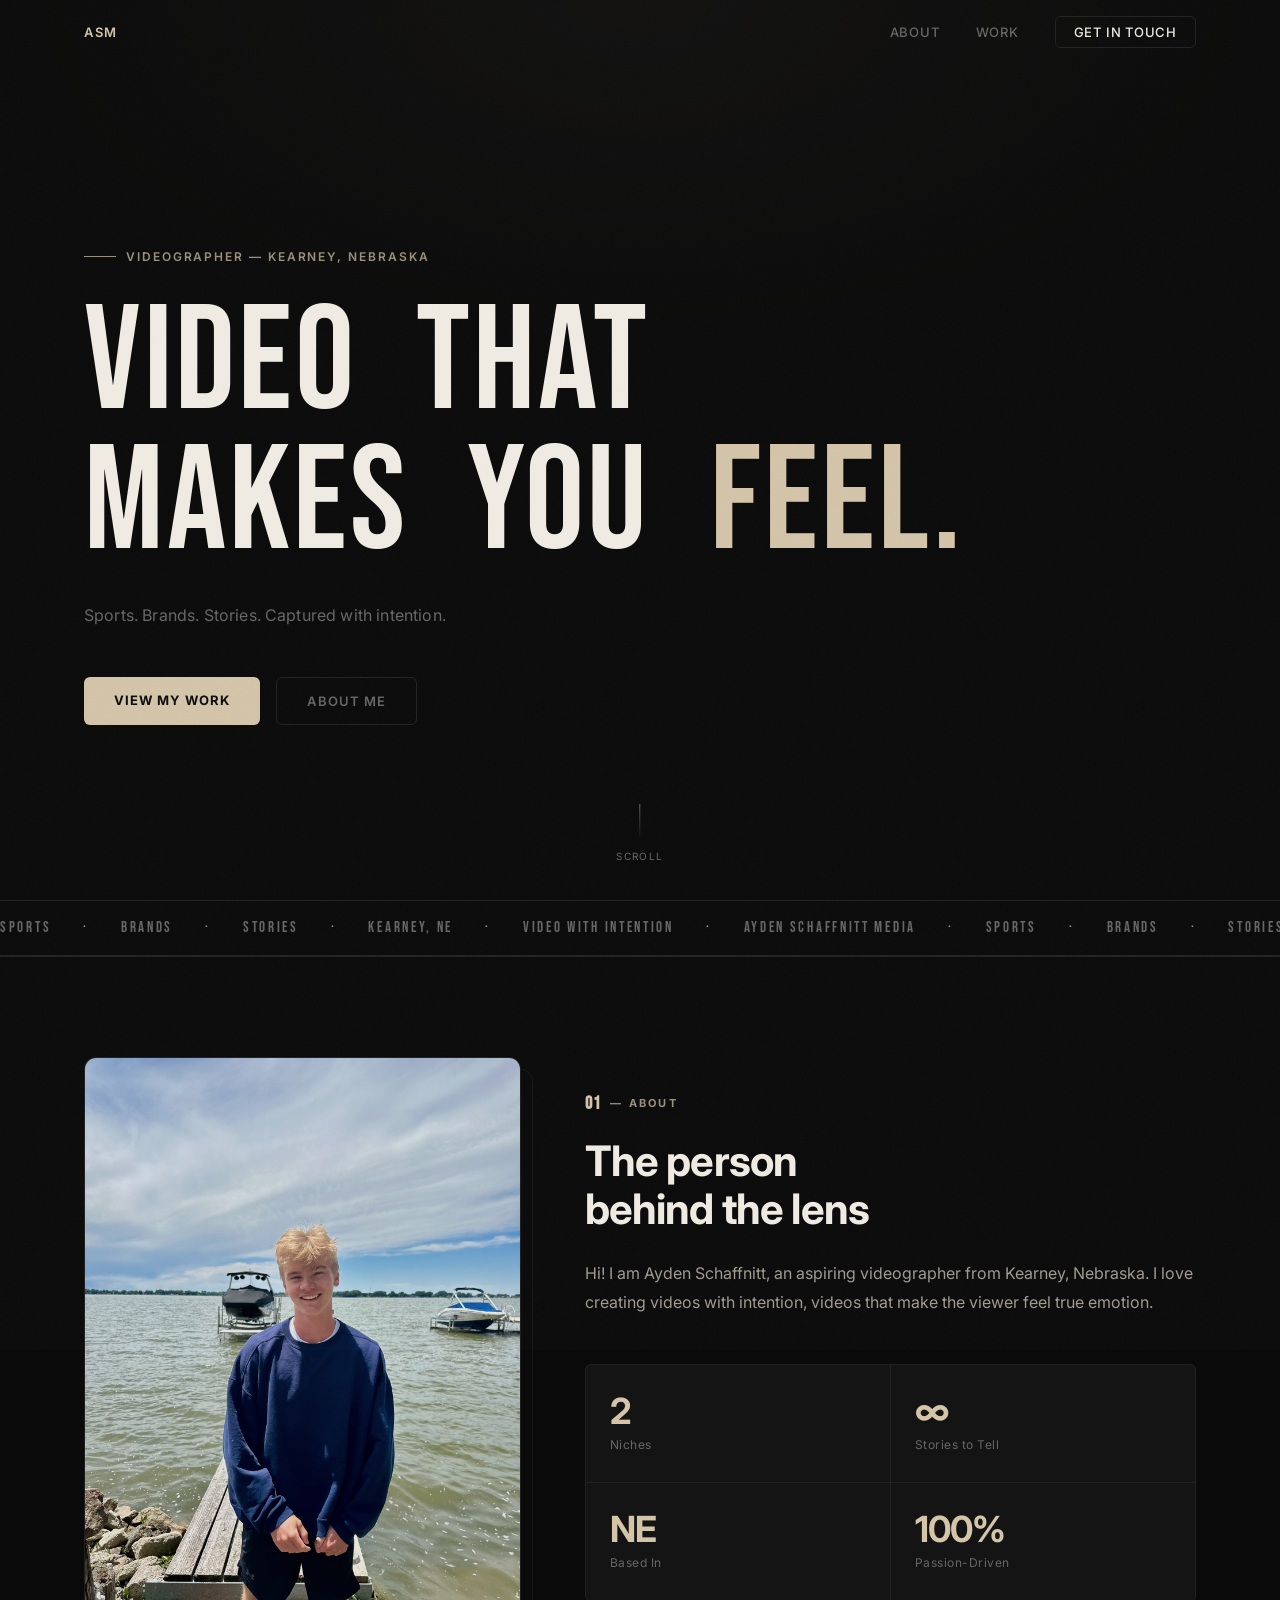
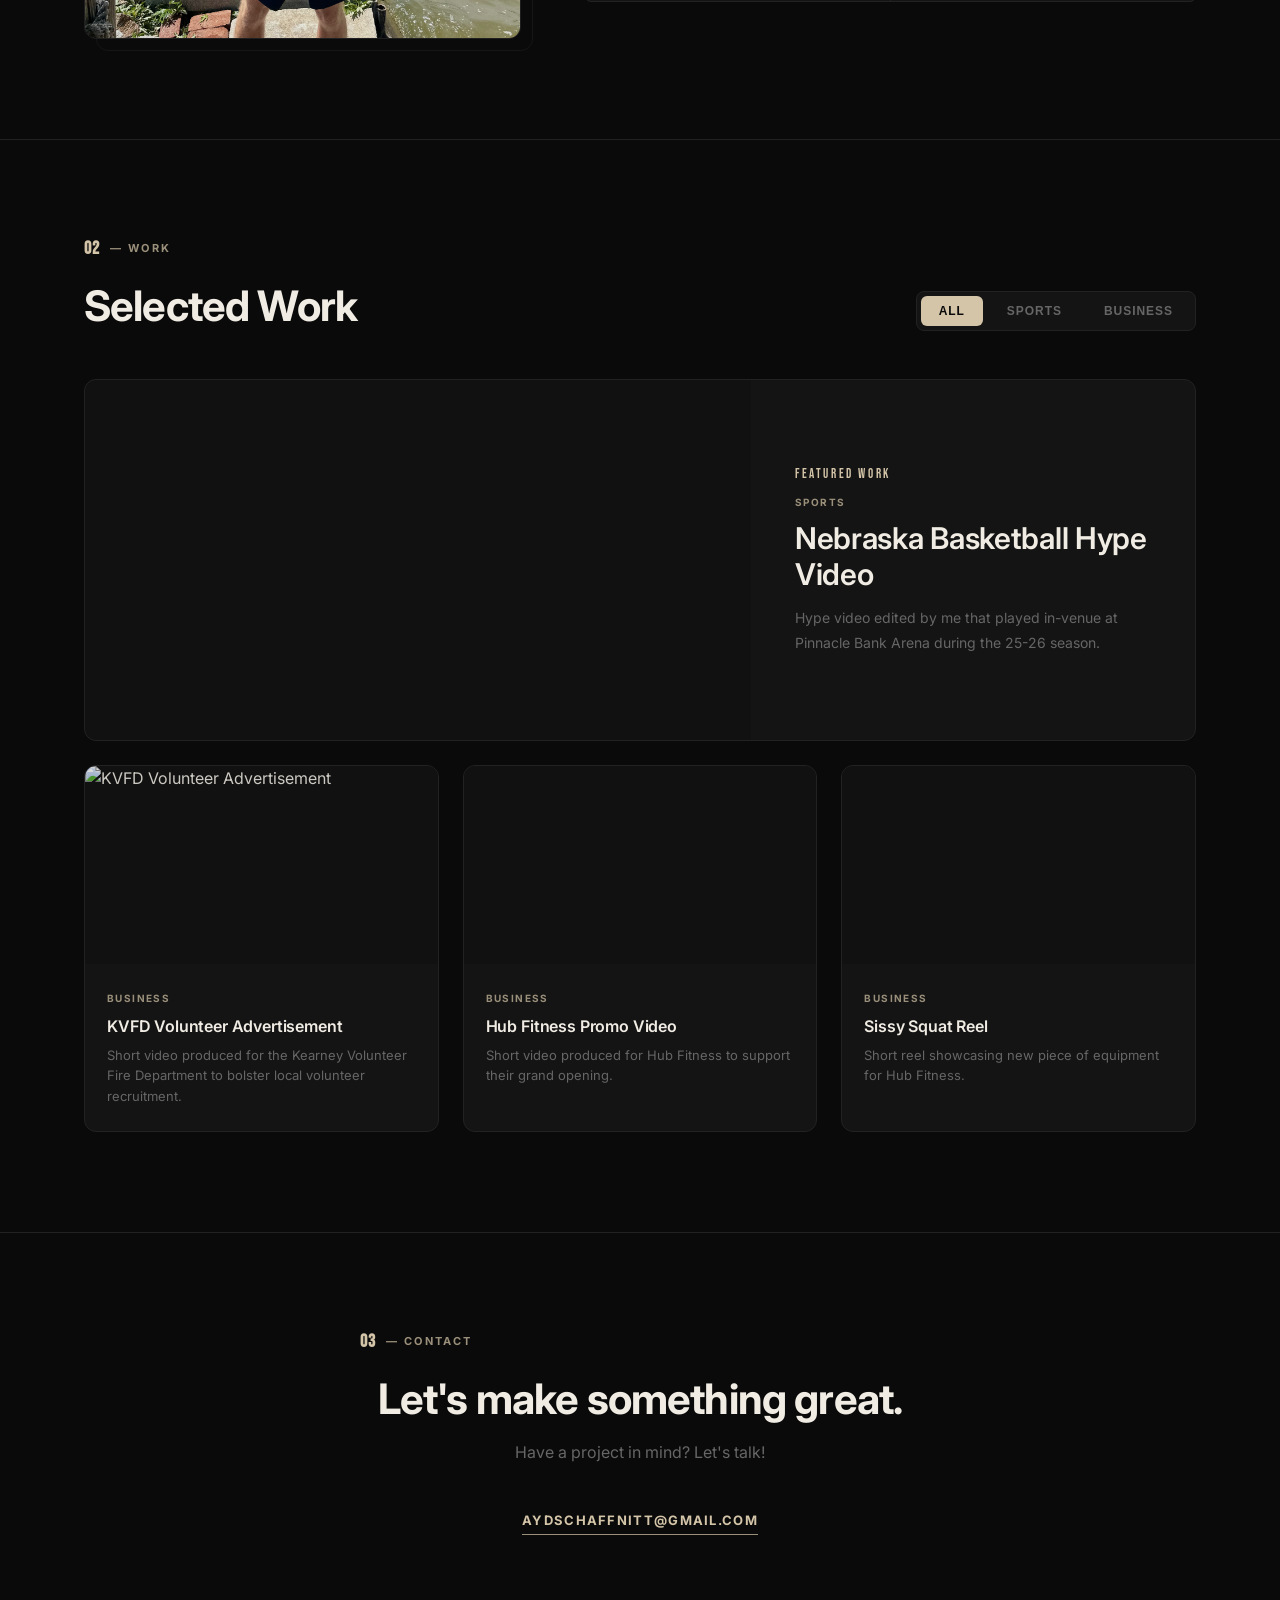
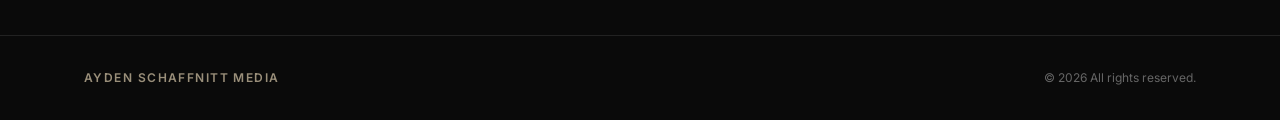
==== index.html @ af44fd08 "Update about and contact copy" ====
<!DOCTYPE html>
<html lang="en">
<head>
  <meta charset="UTF-8" />
  <meta name="viewport" content="width=device-width, initial-scale=1.0" />
  <meta name="description" content="Ayden Schaffnitt Media — Videography portfolio featuring sports and business/client work from Kearney, Nebraska." />
  <title>Ayden Schaffnitt Media</title>

  <!-- Favicon placeholder (swap out for your own) -->
  <link rel="icon" href="data:image/svg+xml,<svg xmlns='http://www.w3.org/2000/svg' viewBox='0 0 100 100'><text y='.9em' font-size='90'>🎬</text></svg>" />

  <!-- Google Fonts: Bebas Neue (display) + Inter (body) -->
  <link rel="preconnect" href="https://fonts.googleapis.com" />
  <link rel="preconnect" href="https://fonts.gstatic.com" crossorigin />
  <link href="https://fonts.googleapis.com/css2?family=Bebas+Neue&family=Inter:wght@400;500;600;700&display=swap" rel="stylesheet" />

  <link rel="stylesheet" href="css/styles.css" />
</head>
<body>

  <!-- Film grain overlay -->
  <div class="grain-overlay" aria-hidden="true"></div>

  <!-- ======================================================
       NAVIGATION
  ====================================================== -->
  <nav id="nav">
    <div class="container nav-inner">
      <a href="#" class="nav-logo">ASM</a>

      <ul id="nav-links">
        <li><a href="#about">About</a></li>
        <li><a href="#portfolio">Work</a></li>
        <li><a href="#contact" class="nav-cta">Get in Touch</a></li>
      </ul>

      <button id="hamburger" aria-label="Toggle menu">
        <span></span><span></span><span></span>
      </button>
    </div>
  </nav>

  <!-- ======================================================
       HERO
  ====================================================== -->
  <section id="hero">
    <div class="hero-bg"></div>

    <!-- Background video cycling layer -->
    <div class="hero-video-bg">
      <div class="hero-video-slide active" id="hero-slide-0">
        <video id="hero-video-0" muted playsinline autoplay></video>
      </div>
      <div class="hero-video-slide" id="hero-slide-1">
        <video id="hero-video-1" muted playsinline></video>
      </div>
    </div>
    <div class="hero-video-overlay"></div>

    <div class="container">
      <div class="hero-content">
        <div class="hero-eyebrow">Videographer — Kearney, Nebraska</div>
        <h1 class="hero-title">
          <span class="line">
            <span class="word"><span class="word-inner">Video</span></span>
            <span class="word"><span class="word-inner">that</span></span>
          </span>
          <span class="line">
            <span class="word"><span class="word-inner">makes</span></span>
            <span class="word"><span class="word-inner">you</span></span>
            <span class="word accent-word"><span class="word-inner">feel.</span></span>
          </span>
        </h1>
        <p class="hero-sub">Sports. Brands. Stories. Captured with intention.</p>
        <div class="hero-actions">
          <a href="#portfolio" class="btn-primary">View My Work</a>
          <a href="#about" class="btn-outline">About Me</a>
        </div>
      </div>
    </div>
    <div class="hero-scroll">
      <div class="scroll-line"></div>
      Scroll
    </div>
  </section>

  <!-- ======================================================
       MARQUEE
  ====================================================== -->
  <div class="marquee-section" aria-hidden="true">
    <div class="marquee-track">
      <div class="marquee-content">
        <span>Sports</span><span class="marquee-dot">·</span>
        <span>Brands</span><span class="marquee-dot">·</span>
        <span>Stories</span><span class="marquee-dot">·</span>
        <span>Kearney, NE</span><span class="marquee-dot">·</span>
        <span>Video With Intention</span><span class="marquee-dot">·</span>
        <span>Ayden Schaffnitt Media</span><span class="marquee-dot">·</span>
      </div>
      <div class="marquee-content">
        <span>Sports</span><span class="marquee-dot">·</span>
        <span>Brands</span><span class="marquee-dot">·</span>
        <span>Stories</span><span class="marquee-dot">·</span>
        <span>Kearney, NE</span><span class="marquee-dot">·</span>
        <span>Video With Intention</span><span class="marquee-dot">·</span>
        <span>Ayden Schaffnitt Media</span><span class="marquee-dot">·</span>
      </div>
    </div>
  </div>

  <!-- ======================================================
       ABOUT
  ====================================================== -->
  <section id="about">
    <div class="container">
      <div class="about-grid">

        <div class="about-photo reveal">
          <img src="images/ayden.jpg" alt="Ayden Schaffnitt" />
        </div>

        <div class="reveal" style="transition-delay:0.1s">
          <p class="section-label"><span class="section-num">01</span> — About</p>
          <h2 class="section-heading">The person<br/>behind the lens</h2>
          <br/>
          <p class="about-body">
            Hi! I am Ayden Schaffnitt, an aspiring videographer from Kearney, Nebraska.
            I love creating videos with intention, videos that make the viewer feel true emotion.
          </p>

          <div class="about-stats">
            <div class="stat-item">
              <div class="stat-number">2</div>
              <div class="stat-label">Niches</div>
            </div>
            <div class="stat-item">
              <div class="stat-number">∞</div>
              <div class="stat-label">Stories to Tell</div>
            </div>
            <div class="stat-item">
              <div class="stat-number">NE</div>
              <div class="stat-label">Based In</div>
            </div>
            <div class="stat-item">
              <div class="stat-number">100%</div>
              <div class="stat-label">Passion-Driven</div>
            </div>
          </div>
        </div>

      </div>
    </div>
  </section>

  <!-- ======================================================
       PORTFOLIO
  ====================================================== -->
  <section id="portfolio">
    <div class="container">

      <div class="portfolio-header reveal">
        <div>
          <p class="section-label"><span class="section-num">02</span> — Work</p>
          <h2 class="section-heading">Selected Work</h2>
        </div>

        <div class="filter-tabs">
          <button class="filter-btn active" data-filter="all">All</button>
          <button class="filter-btn" data-filter="sports">Sports</button>
          <button class="filter-btn" data-filter="business">Business</button>
        </div>
      </div>

      <div id="video-grid"></div>

    </div>
  </section>

  <!-- ======================================================
       CONTACT
  ====================================================== -->
  <section id="contact">
    <div class="container">
      <div class="contact-inner reveal">
        <p class="section-label"><span class="section-num">03</span> — Contact</p>
        <h2 class="section-heading">Let's make something great.</h2>
        <p class="contact-sub">
          Have a project in mind? Let's talk!
        </p>
        <!--
          Replace the email address below with your real email.
          You can also link to an Instagram or a contact form if you prefer.
        -->
        <a href="mailto:aydschaffnitt@gmail.com" class="contact-email">
          aydschaffnitt@gmail.com
        </a>
      </div>
    </div>
  </section>

  <!-- ======================================================
       FOOTER
  ====================================================== -->
  <footer>
    <div class="container footer-inner">
      <span class="footer-logo">Ayden Schaffnitt Media</span>
      <span class="footer-copy">&copy; <span id="year"></span> All rights reserved.</span>
    </div>
  </footer>

  <!-- ======================================================
       VIDEO MODAL
  ====================================================== -->
  <div id="video-modal" role="dialog" aria-modal="true" aria-label="Video player">
    <div class="modal-inner">
      <p id="modal-title"></p>
      <div class="modal-video-wrap">
        <iframe
          id="modal-iframe"
          src=""
          allow="autoplay; fullscreen; picture-in-picture"
          allowfullscreen
        ></iframe>
        <button id="modal-close" aria-label="Close video">
          <svg viewBox="0 0 14 14" fill="none" xmlns="http://www.w3.org/2000/svg">
            <path d="M1 1L13 13M13 1L1 13" stroke-width="1.5" stroke-linecap="round"/>
          </svg>
        </button>
      </div>
    </div>
  </div>

  <!-- Scripts -->
  <script>document.getElementById('year').textContent = new Date().getFullYear();</script>
  <script src="js/videos.js"></script>
  <script src="js/main.js"></script>

</body>
</html>
---- css/styles.css ----
/* ============================================================
   AYDEN SCHAFFNITT MEDIA — Portfolio Stylesheet
   ============================================================ */

/* ---------- Tokens ---------- */
:root {
  --bg:        #0a0a0a;
  --surface:   #141414;
  --border:    #222;
  --text:      #f0ece4;
  --muted:     #666;
  --accent:    #d4c5a9;   /* warm cream — intentional, editorial */
  --accent-dim:#9a8f7a;
  --radius:    6px;
  --max-w:     1160px;
  --nav-h:     64px;
  --transition: 0.35s cubic-bezier(0.4, 0, 0.2, 1);
}

/* ---------- Film Grain ---------- */
.grain-overlay {
  position: fixed;
  inset: -50%;
  width: 200%;
  height: 200%;
  background-image: url("data:image/svg+xml,%3Csvg xmlns='http://www.w3.org/2000/svg' width='300' height='300'%3E%3Cfilter id='n'%3E%3CfeTurbulence type='fractalNoise' baseFrequency='0.85' numOctaves='4' stitchTiles='stitch'/%3E%3CfeColorMatrix type='saturate' values='0'/%3E%3C/filter%3E%3Crect width='300' height='300' filter='url(%23n)'/%3E%3C/svg%3E");
  opacity: 0.038;
  pointer-events: none;
  z-index: 9999;
  animation: grain 0.6s steps(1) infinite;
}

@keyframes grain {
  0%   { transform: translate(0,    0   ) }
  10%  { transform: translate(-2%, -3% ) }
  20%  { transform: translate(3%,   1% ) }
  30%  { transform: translate(-1%,  4% ) }
  40%  { transform: translate(4%,  -2% ) }
  50%  { transform: translate(-3%,  3% ) }
  60%  { transform: translate(1%,  -4% ) }
  70%  { transform: translate(-4%,  1% ) }
  80%  { transform: translate(2%,   4% ) }
  90%  { transform: translate(-2%, -1% ) }
  100% { transform: translate(0,    0   ) }
}

/* ---------- Reset ---------- */
*, *::before, *::after { box-sizing: border-box; margin: 0; padding: 0; }

html { scroll-behavior: smooth; }

body {
  background: var(--bg);
  color: var(--text);
  font-family: 'Inter', system-ui, -apple-system, sans-serif;
  font-size: 16px;
  line-height: 1.6;
  -webkit-font-smoothing: antialiased;
}

img { display: block; max-width: 100%; }
a { color: inherit; text-decoration: none; }

/* ---------- Layout ---------- */
.container {
  width: 100%;
  max-width: var(--max-w);
  margin: 0 auto;
  padding: 0 24px;
}

section { padding: 100px 0; }

/* ---------- Navigation ---------- */
#nav {
  position: fixed;
  top: 0; left: 0; right: 0;
  height: var(--nav-h);
  z-index: 100;
  transition: background var(--transition), border-bottom var(--transition);
}

#nav.scrolled {
  background: rgba(10, 10, 10, 0.92);
  backdrop-filter: blur(12px);
  -webkit-backdrop-filter: blur(12px);
  border-bottom: 1px solid var(--border);
}

.nav-inner {
  display: flex;
  align-items: center;
  justify-content: space-between;
  height: 100%;
}

.nav-logo {
  font-size: 13px;
  font-weight: 600;
  letter-spacing: 0.12em;
  text-transform: uppercase;
  color: var(--accent);
}

#nav-links {
  display: flex;
  align-items: center;
  gap: 36px;
  list-style: none;
}

#nav-links a {
  font-size: 13px;
  font-weight: 500;
  letter-spacing: 0.06em;
  text-transform: uppercase;
  color: var(--muted);
  transition: color var(--transition);
}

#nav-links a:hover { color: var(--text); }

.nav-cta {
  border: 1px solid var(--border) !important;
  padding: 7px 18px !important;
  border-radius: var(--radius);
  color: var(--text) !important;
  transition: border-color var(--transition), color var(--transition) !important;
}

.nav-cta:hover {
  border-color: var(--accent) !important;
  color: var(--accent) !important;
}

/* Hamburger */
#hamburger {
  display: none;
  flex-direction: column;
  gap: 5px;
  cursor: pointer;
  padding: 4px;
}

#hamburger span {
  display: block;
  width: 22px;
  height: 1.5px;
  background: var(--text);
  transition: var(--transition);
}

/* ---------- Hero ---------- */
#hero {
  min-height: 100vh;
  display: flex;
  align-items: center;
  padding: 0;
  position: relative;
  overflow: hidden;
}

.hero-bg {
  position: absolute;
  inset: 0;
  background: radial-gradient(ellipse 80% 60% at 50% 0%, rgba(212,197,169,0.06) 0%, transparent 70%);
  pointer-events: none;
  z-index: 1;
}

/* --- Hero Video Background --- */
.hero-video-bg {
  position: absolute;
  inset: 0;
  overflow: hidden;
  z-index: 0;
}

.hero-video-slide {
  position: absolute;
  inset: 0;
  opacity: 0;
  transition: opacity 1.2s ease;
  pointer-events: none;
}

.hero-video-slide.active {
  opacity: 1;
}

.hero-video-slide video {
  position: absolute;
  inset: 0;
  width: 100%;
  height: 100%;
  object-fit: cover;
  pointer-events: none;
}

/* Dark overlay so text stays readable over the video */
.hero-video-overlay {
  position: absolute;
  inset: 0;
  background: rgba(10,10,10,0.35);
  z-index: 2;
  pointer-events: none;
}

/* Ensure hero content sits above video and overlay */
.hero-content {
  position: relative;
  z-index: 3;
  padding-top: var(--nav-h);
}
.hero-scroll { z-index: 3; }

.hero-eyebrow {
  display: inline-flex;
  align-items: center;
  gap: 10px;
  font-size: 12px;
  font-weight: 600;
  letter-spacing: 0.16em;
  text-transform: uppercase;
  color: var(--accent-dim);
  margin-bottom: 28px;
}

.hero-eyebrow::before {
  content: '';
  display: block;
  width: 32px;
  height: 1px;
  background: var(--accent-dim);
}

.hero-title {
  font-family: 'Bebas Neue', sans-serif;
  font-size: clamp(72px, 12vw, 148px);
  font-weight: 400;
  line-height: 0.95;
  letter-spacing: 0.02em;
  color: var(--text);
}

.hero-title .line {
  display: block;
  overflow: hidden;
}

.hero-title .accent-word { color: var(--accent); }

/* Word-by-word entrance animation */
.word {
  display: inline-block;
  overflow: hidden;
  vertical-align: bottom;
  margin-right: 0.22em;
}

.word-inner {
  display: block;
  transform: translateY(110%);
  transition: transform 1s cubic-bezier(0.16, 1, 0.3, 1);
}

.hero-title.animate .word-inner { transform: translateY(0); }

/* Hero sub-elements fade in */
.hero-eyebrow,
.hero-sub,
.hero-actions {
  opacity: 0;
  transform: translateY(12px);
  transition: opacity 0.9s ease, transform 0.9s ease;
}

.hero-loaded .hero-eyebrow { opacity: 1; transform: none; transition-delay: 0.15s; }
.hero-loaded .hero-sub     { opacity: 1; transform: none; transition-delay: 0.95s; }
.hero-loaded .hero-actions  { opacity: 1; transform: none; transition-delay: 1.15s; }

.hero-sub {
  margin-top: 28px;
  font-size: 16px;
  color: var(--muted);
  max-width: 400px;
  letter-spacing: 0.01em;
}

.hero-actions {
  margin-top: 48px;
  display: flex;
  gap: 16px;
  flex-wrap: wrap;
}

.btn-primary {
  display: inline-block;
  padding: 13px 30px;
  background: var(--accent);
  color: #0a0a0a;
  border-radius: var(--radius);
  font-size: 13px;
  font-weight: 700;
  letter-spacing: 0.08em;
  text-transform: uppercase;
  transition: background var(--transition), transform 0.2s;
}

.btn-primary:hover {
  background: #e8d9be;
  transform: translateY(-1px);
}

.btn-outline {
  display: inline-block;
  padding: 13px 30px;
  border: 1px solid var(--border);
  border-radius: var(--radius);
  font-size: 13px;
  font-weight: 600;
  letter-spacing: 0.08em;
  text-transform: uppercase;
  color: var(--muted);
  transition: border-color var(--transition), color var(--transition), transform 0.2s;
}

.btn-outline:hover {
  border-color: var(--accent-dim);
  color: var(--text);
  transform: translateY(-1px);
}

.hero-scroll {
  position: absolute;
  bottom: 36px;
  left: 50%;
  transform: translateX(-50%);
  display: flex;
  flex-direction: column;
  align-items: center;
  gap: 8px;
  font-size: 10px;
  letter-spacing: 0.14em;
  text-transform: uppercase;
  color: var(--muted);
  animation: scrollBounce 2.4s ease-in-out infinite;
}

.scroll-line {
  width: 1px;
  height: 36px;
  background: linear-gradient(to bottom, var(--muted), transparent);
}

@keyframes scrollBounce {
  0%, 100% { transform: translateX(-50%) translateY(0); }
  50%       { transform: translateX(-50%) translateY(6px); }
}

/* ---------- Marquee ---------- */
.marquee-section {
  border-top: 1px solid var(--border);
  border-bottom: 1px solid var(--border);
  padding: 15px 0;
  overflow: hidden;
  background: var(--bg);
}

.marquee-track {
  display: flex;
  white-space: nowrap;
  user-select: none;
}

.marquee-content {
  display: flex;
  align-items: center;
  gap: 32px;
  padding-right: 32px;
  animation: marquee 28s linear infinite;
  flex-shrink: 0;
}

.marquee-content span {
  font-family: 'Bebas Neue', sans-serif;
  font-size: 15px;
  letter-spacing: 0.18em;
  color: var(--muted);
}

.marquee-dot { color: var(--accent-dim) !important; }

@keyframes marquee {
  from { transform: translateX(0); }
  to   { transform: translateX(-100%); }
}

/* ---------- About ---------- */
#about { border-top: 1px solid var(--border); }

.about-grid {
  display: grid;
  grid-template-columns: 1fr 1.4fr;
  gap: 64px;
  align-items: center;
}

.about-photo {
  position: relative;
}

.about-photo img {
  width: 100%;
  aspect-ratio: 3 / 4;
  object-fit: cover;
  object-position: center top;
  border-radius: 12px;
  filter: grayscale(20%) brightness(0.92);
  border: 1px solid var(--border);
  transition: filter 0.4s;
}

.about-photo img:hover {
  filter: grayscale(0%) brightness(1);
}

.about-photo::after {
  content: '';
  position: absolute;
  inset: 12px -12px -12px 12px;
  border: 1px solid var(--border);
  border-radius: 12px;
  z-index: -1;
  opacity: 0.5;
}

.section-label {
  font-size: 11px;
  font-weight: 700;
  letter-spacing: 0.2em;
  text-transform: uppercase;
  color: var(--accent-dim);
  margin-bottom: 24px;
  display: flex;
  align-items: center;
  gap: 10px;
}

.section-num {
  font-family: 'Bebas Neue', sans-serif;
  font-size: 18px;
  color: var(--accent);
  letter-spacing: 0.05em;
  line-height: 1;
}

.section-heading {
  font-size: clamp(28px, 4vw, 42px);
  font-weight: 700;
  letter-spacing: -0.02em;
  line-height: 1.15;
}

.about-body {
  font-size: 16px;
  line-height: 1.8;
  color: #a09a90;
}

.about-stats {
  display: grid;
  grid-template-columns: repeat(2, 1fr);
  gap: 1px;
  background: var(--border);
  border: 1px solid var(--border);
  border-radius: var(--radius);
  overflow: hidden;
  margin-top: 48px;
}

.stat-item {
  background: var(--surface);
  padding: 28px 24px;
}

.stat-number {
  font-size: 36px;
  font-weight: 700;
  letter-spacing: -0.03em;
  color: var(--accent);
  line-height: 1;
}

.stat-label {
  font-size: 12px;
  color: var(--muted);
  margin-top: 6px;
  letter-spacing: 0.04em;
}

/* ---------- Portfolio ---------- */
#portfolio { border-top: 1px solid var(--border); }

.portfolio-header {
  display: flex;
  align-items: flex-end;
  justify-content: space-between;
  gap: 24px;
  margin-bottom: 48px;
  flex-wrap: wrap;
}

.filter-tabs {
  display: flex;
  gap: 6px;
  background: var(--surface);
  border: 1px solid var(--border);
  border-radius: calc(var(--radius) + 2px);
  padding: 4px;
}

.filter-btn {
  appearance: none;
  border: none;
  background: transparent;
  padding: 8px 18px;
  font-size: 12px;
  font-weight: 600;
  letter-spacing: 0.08em;
  text-transform: uppercase;
  color: var(--muted);
  border-radius: var(--radius);
  cursor: pointer;
  transition: background var(--transition), color var(--transition);
}

.filter-btn:hover { color: var(--text); }

.filter-btn.active {
  background: var(--accent);
  color: #0a0a0a;
}

/* Video Grid */
#video-grid {
  display: grid;
  grid-template-columns: repeat(auto-fill, minmax(320px, 1fr));
  gap: 24px;
}

.empty-state {
  grid-column: 1 / -1;
  text-align: center;
  color: var(--muted);
  font-size: 15px;
  padding: 60px 0;
}

.video-card {
  background: var(--surface);
  border: 1px solid var(--border);
  border-radius: calc(var(--radius) * 2);
  overflow: hidden;
  opacity: 0;
  transform: translateY(20px);
  transition: opacity 0.55s var(--transition), transform 0.55s var(--transition),
              border-color 0.3s, box-shadow 0.3s;
}

.video-card.visible {
  opacity: 1;
  transform: none;
}

.video-card:hover {
  border-color: #383838;
  transform: translateY(-6px);
  box-shadow: 0 24px 60px rgba(0,0,0,0.5);
}

/* Featured card — first in grid, full width, side-by-side layout */
.video-card.featured {
  grid-column: 1 / -1;
  display: grid;
  grid-template-columns: 3fr 2fr;
}

.video-card.featured .card-thumb {
  aspect-ratio: auto;
  min-height: 360px;
  border-radius: calc(var(--radius) * 2) 0 0 calc(var(--radius) * 2);
}

.video-card.featured .card-info {
  display: flex;
  flex-direction: column;
  justify-content: center;
  padding: 52px 44px;
}

.video-card.featured .card-title {
  font-size: clamp(20px, 2.5vw, 30px);
  margin-bottom: 14px;
  line-height: 1.2;
}

.video-card.featured .card-desc {
  font-size: 14px;
  line-height: 1.75;
}

.featured-label {
  font-family: 'Bebas Neue', sans-serif;
  font-size: 13px;
  letter-spacing: 0.2em;
  color: var(--accent);
  margin-bottom: 10px;
  display: block;
}

.card-thumb {
  position: relative;
  aspect-ratio: 16 / 9;
  overflow: hidden;
  cursor: pointer;
  background: #111;
}

.card-thumb img {
  width: 100%;
  height: 100%;
  object-fit: cover;
  transition: transform 0.5s var(--transition), filter 0.3s;
  filter: brightness(0.85);
}

.card-thumb:hover img {
  transform: scale(1.04);
  filter: brightness(0.7);
}

.play-icon {
  position: absolute;
  inset: 0;
  display: flex;
  align-items: center;
  justify-content: center;
  opacity: 0;
  transition: opacity var(--transition);
}

.play-icon svg {
  width: 54px;
  height: 54px;
  filter: drop-shadow(0 2px 12px rgba(0,0,0,0.6));
}

.card-thumb:hover .play-icon { opacity: 1; }

.card-info {
  padding: 20px 22px 24px;
}

.card-tag {
  display: inline-block;
  font-size: 10px;
  font-weight: 700;
  letter-spacing: 0.14em;
  text-transform: uppercase;
  color: var(--accent-dim);
  margin-bottom: 10px;
}

.card-title {
  font-size: 16px;
  font-weight: 600;
  letter-spacing: -0.01em;
  line-height: 1.3;
  margin-bottom: 8px;
}

.card-desc {
  font-size: 13px;
  color: var(--muted);
  line-height: 1.6;
}

/* ---------- Modal ---------- */
#video-modal {
  display: none;
  position: fixed;
  inset: 0;
  z-index: 200;
  background: rgba(0, 0, 0, 0.88);
  backdrop-filter: blur(8px);
  -webkit-backdrop-filter: blur(8px);
  align-items: center;
  justify-content: center;
  padding: 24px;
  opacity: 0;
  transition: opacity 0.3s;
}

#video-modal.open {
  display: flex;
  opacity: 1;
}

.modal-inner {
  width: 100%;
  max-width: 900px;
  position: relative;
}

#modal-title {
  font-size: 14px;
  font-weight: 600;
  letter-spacing: 0.04em;
  color: var(--accent);
  margin-bottom: 14px;
}

.modal-video-wrap {
  position: relative;
  aspect-ratio: 16 / 9;
  background: #000;
  border-radius: var(--radius);
  overflow: hidden;
  box-shadow: 0 32px 80px rgba(0,0,0,0.7);
}

.modal-video-wrap iframe {
  width: 100%;
  height: 100%;
  border: none;
}

#modal-close {
  position: absolute;
  top: -14px;
  right: -14px;
  width: 38px;
  height: 38px;
  background: var(--surface);
  border: 1px solid var(--border);
  border-radius: 50%;
  display: flex;
  align-items: center;
  justify-content: center;
  cursor: pointer;
  transition: background var(--transition), border-color var(--transition);
  z-index: 10;
}

#modal-close:hover {
  background: var(--border);
  border-color: var(--muted);
}

#modal-close svg {
  width: 14px;
  height: 14px;
  stroke: var(--text);
}

/* ---------- Contact ---------- */
#contact {
  border-top: 1px solid var(--border);
  text-align: center;
}

.contact-inner {
  max-width: 560px;
  margin: 0 auto;
}

.contact-inner .section-heading {
  margin-bottom: 16px;
}

.contact-sub {
  color: var(--muted);
  margin-bottom: 40px;
  font-size: 16px;
  line-height: 1.7;
}

.contact-email {
  display: inline-flex;
  align-items: center;
  gap: 10px;
  font-size: 13px;
  font-weight: 700;
  letter-spacing: 0.1em;
  text-transform: uppercase;
  color: var(--accent);
  border-bottom: 1px solid var(--accent-dim);
  padding-bottom: 4px;
  transition: color var(--transition), border-color var(--transition);
}

.contact-email:hover {
  color: var(--text);
  border-color: var(--border);
}

/* ---------- Footer ---------- */
footer {
  border-top: 1px solid var(--border);
  padding: 32px 0;
}

.footer-inner {
  display: flex;
  align-items: center;
  justify-content: space-between;
  gap: 16px;
  flex-wrap: wrap;
}

.footer-logo {
  font-size: 12px;
  font-weight: 600;
  letter-spacing: 0.12em;
  text-transform: uppercase;
  color: var(--accent-dim);
}

.footer-copy {
  font-size: 12px;
  color: var(--muted);
}

/* ---------- Scroll Reveal ---------- */
.reveal {
  opacity: 0;
  transform: translateY(24px);
  transition: opacity 0.6s var(--transition), transform 0.6s var(--transition);
}

.reveal.revealed {
  opacity: 1;
  transform: none;
}

/* ---------- Responsive ---------- */
@media (max-width: 768px) {
  section { padding: 72px 0; }

  #nav-links {
    display: none;
    position: absolute;
    top: var(--nav-h);
    left: 0; right: 0;
    background: rgba(10,10,10,0.98);
    backdrop-filter: blur(12px);
    flex-direction: column;
    gap: 0;
    border-bottom: 1px solid var(--border);
    padding: 12px 0;
  }

  #nav-links.open { display: flex; }

  #nav-links li { width: 100%; }

  #nav-links a {
    display: block;
    padding: 14px 24px;
  }

  .nav-cta {
    border: none !important;
    padding: 14px 24px !important;
    border-radius: 0 !important;
  }

  #hamburger { display: flex; }

  /* Slightly darker overlay on mobile since portrait crop shows less of the frame */
  .hero-video-overlay {
    background: rgba(10,10,10,0.50);
  }

  .about-grid {
    grid-template-columns: 1fr;
    gap: 40px;
  }

  .about-photo img {
    aspect-ratio: 4 / 3;
    object-position: center 20%;
  }

  .about-photo::after { display: none; }

  .about-stats {
    grid-template-columns: repeat(2, 1fr);
  }

  .portfolio-header {
    flex-direction: column;
    align-items: flex-start;
  }

  #video-grid {
    grid-template-columns: 1fr;
  }

  .video-card.featured {
    grid-template-columns: 1fr;
  }

  .video-card.featured .card-thumb {
    min-height: 220px;
    border-radius: calc(var(--radius) * 2) calc(var(--radius) * 2) 0 0;
  }

  .video-card.featured .card-info {
    padding: 28px 24px 32px;
  }

  #modal-close {
    top: -44px;
    right: 0;
  }
}

@media (max-width: 480px) {
  .hero-title { font-size: 40px; }
  .about-stats { grid-template-columns: 1fr; }
}
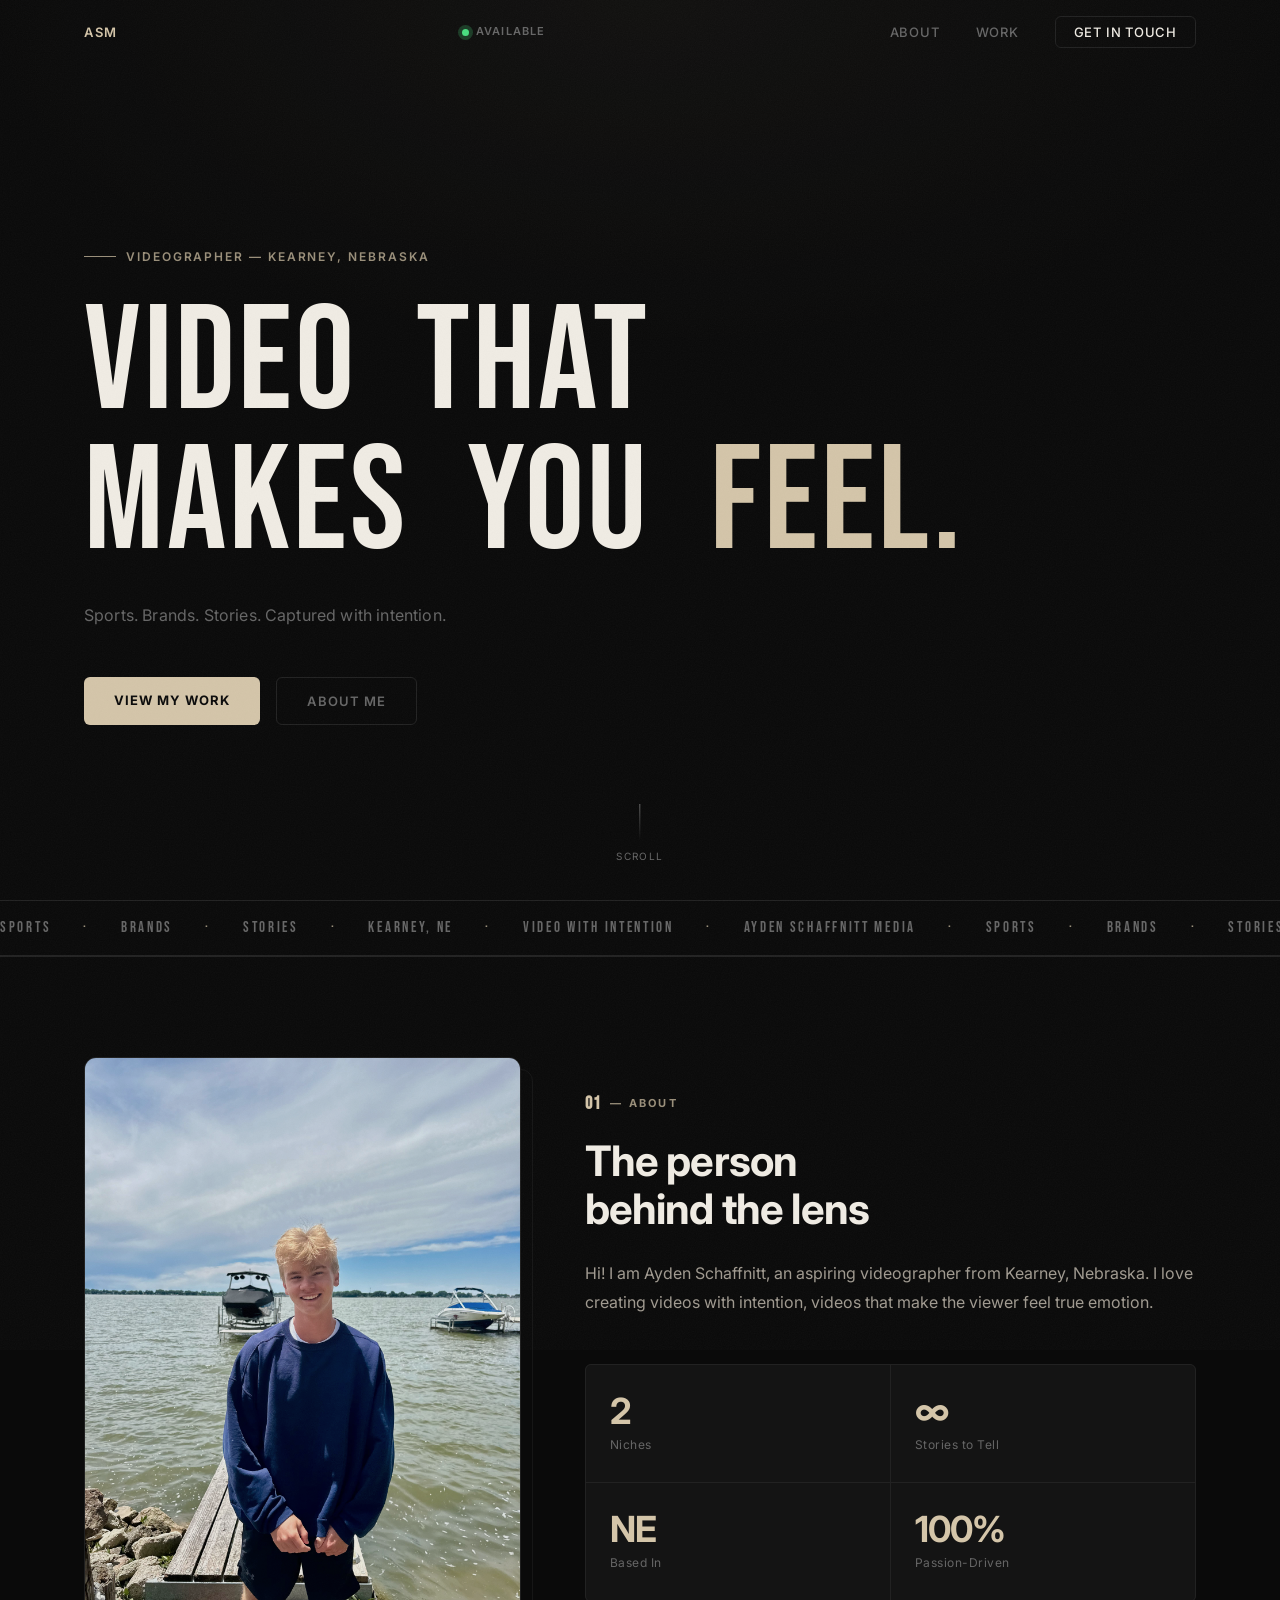
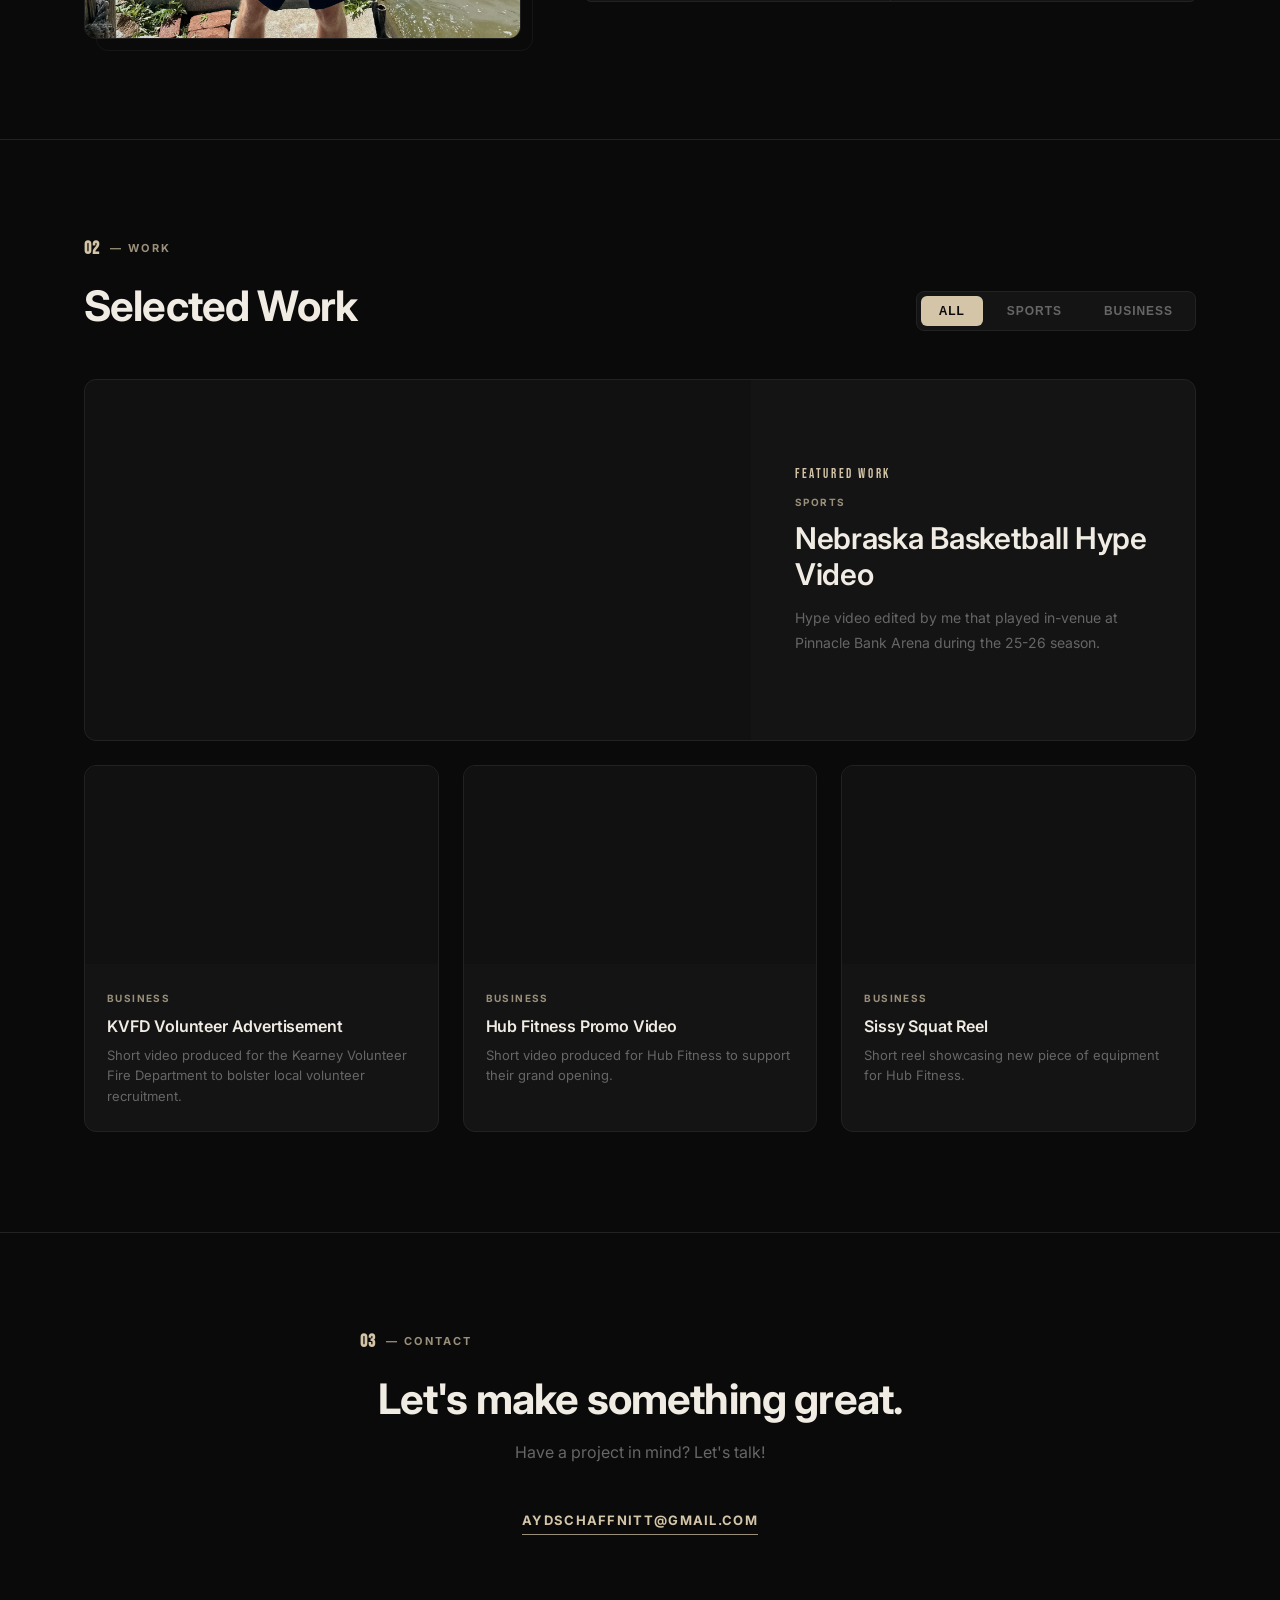
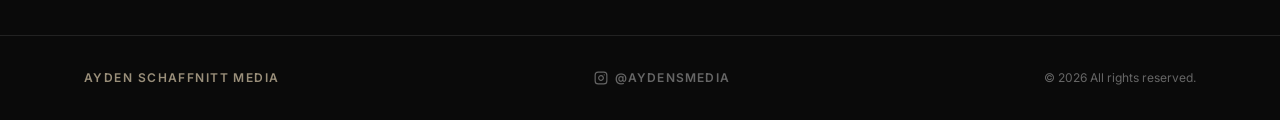
==== commit afb7cb23: "Add custom cursor, scroll progress, available status & Instagram link - Custom cursor: smooth-follow" ====
--- a/index.html
+++ b/index.html
@@ -18,8 +18,14 @@
 </head>
 <body>
 
+  <!-- Custom cursor -->
+  <div class="cursor-dot" aria-hidden="true"></div>
+
   <!-- Film grain overlay -->
   <div class="grain-overlay" aria-hidden="true"></div>
+
+  <!-- Scroll progress bar -->
+  <div class="scroll-progress" aria-hidden="true"></div>
 
   <!-- ======================================================
        NAVIGATION
@@ -27,6 +33,11 @@
   <nav id="nav">
     <div class="container nav-inner">
       <a href="#" class="nav-logo">ASM</a>
+
+      <div class="nav-status">
+        <span class="status-dot"></span>
+        <span class="status-text">Available</span>
+      </div>
 
       <ul id="nav-links">
         <li><a href="#about">About</a></li>
@@ -204,6 +215,10 @@
   <footer>
     <div class="container footer-inner">
       <span class="footer-logo">Ayden Schaffnitt Media</span>
+      <a href="https://www.instagram.com/aydensmedia/" target="_blank" rel="noopener noreferrer" class="footer-social">
+        <svg xmlns="http://www.w3.org/2000/svg" width="14" height="14" viewBox="0 0 24 24" fill="none" stroke="currentColor" stroke-width="2" stroke-linecap="round" stroke-linejoin="round"><rect x="2" y="2" width="20" height="20" rx="5" ry="5"/><path d="M16 11.37A4 4 0 1 1 12.63 8 4 4 0 0 1 16 11.37z"/><line x1="17.5" y1="6.5" x2="17.51" y2="6.5"/></svg>
+        @aydensmedia
+      </a>
       <span class="footer-copy">&copy; <span id="year"></span> All rights reserved.</span>
     </div>
   </footer>
--- a/css/styles.css
+++ b/css/styles.css
@@ -17,6 +17,60 @@
   --transition: 0.35s cubic-bezier(0.4, 0, 0.2, 1);
 }
 
+/* ---------- Scroll Progress ---------- */
+.scroll-progress {
+  position: fixed;
+  top: 0;
+  left: 0;
+  height: 2px;
+  width: 0%;
+  background: var(--accent);
+  z-index: 10001;
+  pointer-events: none;
+  transition: width 0.08s linear;
+}
+
+/* ---------- Custom Cursor (fine pointer / desktop only) ---------- */
+@media (pointer: fine) {
+  body,
+  a,
+  button,
+  .card-thumb,
+  [role="button"],
+  .filter-btn {
+    cursor: none;
+  }
+
+  .cursor-dot {
+    position: fixed;
+    top: 0;
+    left: 0;
+    width: 8px;
+    height: 8px;
+    background: var(--accent);
+    border-radius: 50%;
+    pointer-events: none;
+    z-index: 99998;
+    transform: translate(-50%, -50%);
+    transition: width 0.25s cubic-bezier(0.16,1,0.3,1),
+                height 0.25s cubic-bezier(0.16,1,0.3,1),
+                background 0.25s,
+                border 0.25s,
+                opacity 0.3s;
+    opacity: 0;
+    will-change: left, top;
+  }
+
+  .cursor-dot.visible { opacity: 1; }
+
+  .cursor-dot.play-mode {
+    width: 52px;
+    height: 52px;
+    background: transparent;
+    border: 1.5px solid rgba(212, 197, 169, 0.55);
+  }
+}
+
 /* ---------- Film Grain ---------- */
 .grain-overlay {
   position: fixed;
@@ -102,6 +156,43 @@
   color: var(--accent);
 }
 
+/* ---------- Nav Status ---------- */
+.nav-status {
+  display: flex;
+  align-items: center;
+  gap: 7px;
+  font-size: 11px;
+  font-weight: 600;
+  letter-spacing: 0.1em;
+  text-transform: uppercase;
+  color: var(--muted);
+  user-select: none;
+}
+
+.status-dot {
+  width: 7px;
+  height: 7px;
+  border-radius: 50%;
+  background: #4ade80;
+  flex-shrink: 0;
+  position: relative;
+}
+
+.status-dot::before {
+  content: '';
+  position: absolute;
+  inset: -4px;
+  border-radius: 50%;
+  background: rgba(74, 222, 128, 0.22);
+  animation: pulse-ring 2.6s ease-out infinite;
+}
+
+@keyframes pulse-ring {
+  0%   { transform: scale(0.75); opacity: 0.9; }
+  70%  { transform: scale(1.9);  opacity: 0;   }
+  100% { transform: scale(0.75); opacity: 0;   }
+}
+
 #nav-links {
   display: flex;
   align-items: center;
@@ -831,6 +922,23 @@
   font-size: 12px;
   color: var(--muted);
 }
+
+/* ---------- Footer Social ---------- */
+.footer-social {
+  display: inline-flex;
+  align-items: center;
+  gap: 7px;
+  font-size: 12px;
+  font-weight: 600;
+  letter-spacing: 0.1em;
+  text-transform: uppercase;
+  color: var(--muted);
+  transition: color var(--transition);
+}
+
+.footer-social:hover { color: var(--accent); }
+
+.footer-social svg { flex-shrink: 0; }
 
 /* ---------- Scroll Reveal ---------- */
 .reveal {
@@ -878,6 +986,8 @@
 
   #hamburger { display: flex; }
 
+  .nav-status { display: none; }
+
   /* Slightly darker overlay on mobile since portrait crop shows less of the frame */
   .hero-video-overlay {
     background: rgba(10,10,10,0.50);
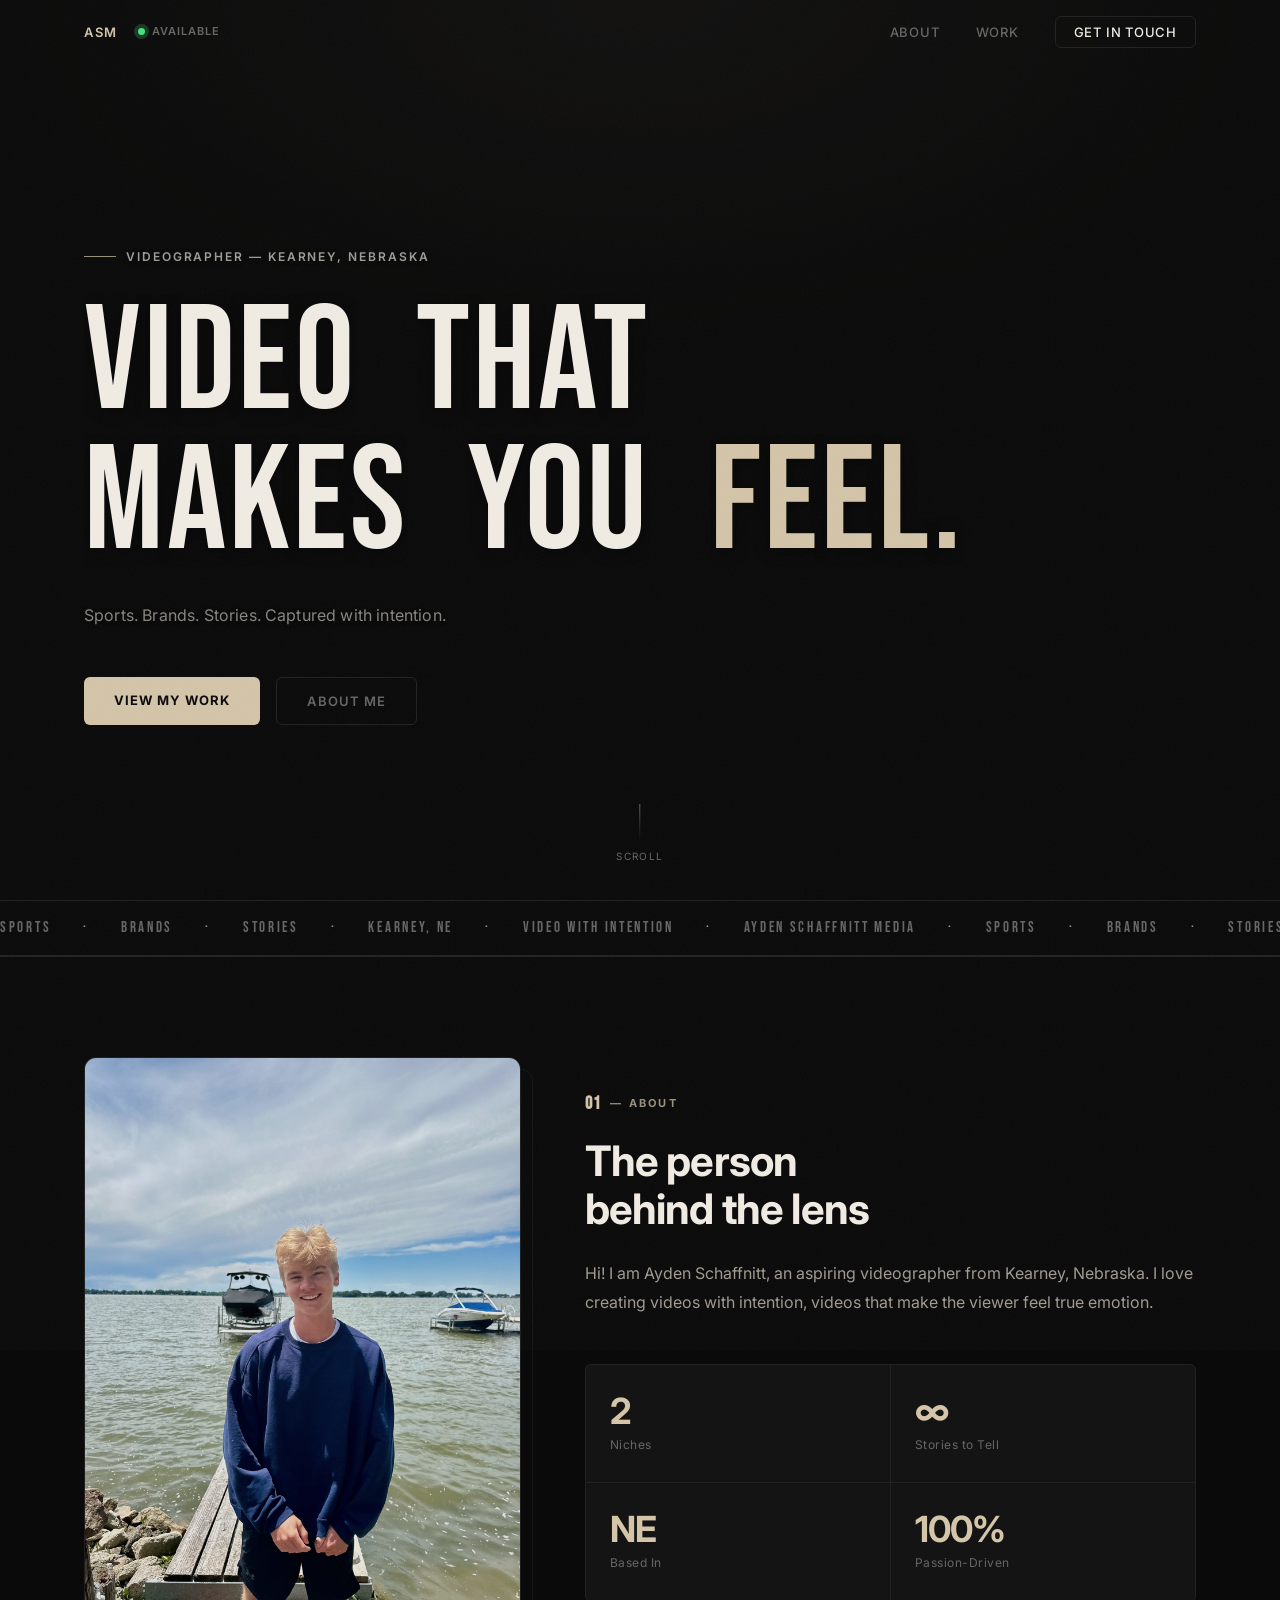
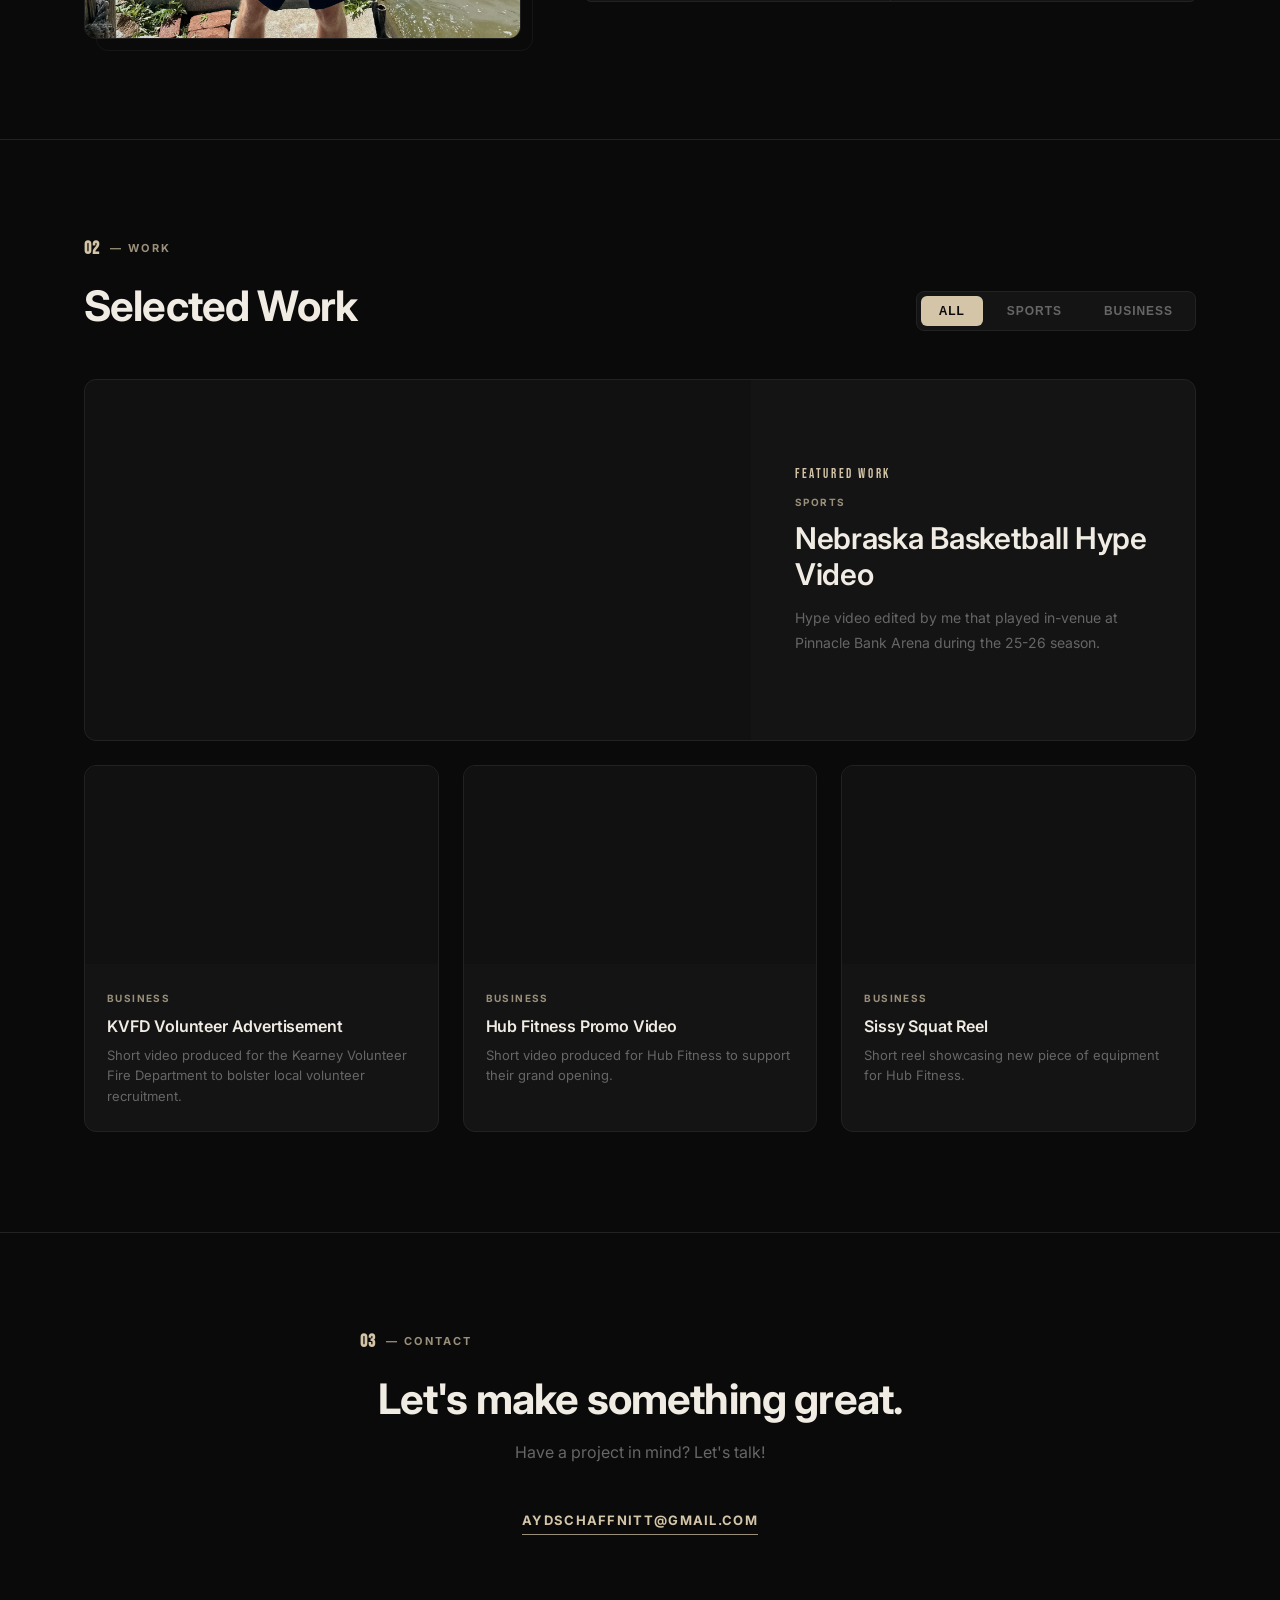
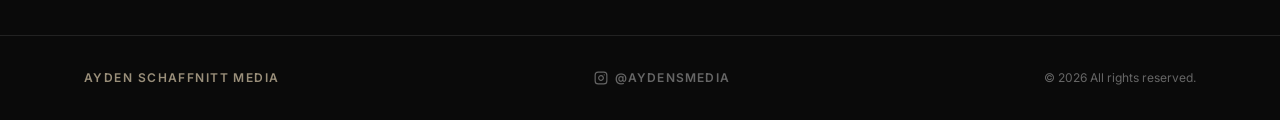
==== commit a536dc5b: "Fix nav status alignment, hero readability, scrollbar & progress bar - Nav: wrap logo + status in .n" ====
--- a/index.html
+++ b/index.html
@@ -18,9 +18,6 @@
 </head>
 <body>
 
-  <!-- Custom cursor -->
-  <div class="cursor-dot" aria-hidden="true"></div>
-
   <!-- Film grain overlay -->
   <div class="grain-overlay" aria-hidden="true"></div>
 
@@ -32,11 +29,12 @@
   ====================================================== -->
   <nav id="nav">
     <div class="container nav-inner">
-      <a href="#" class="nav-logo">ASM</a>
-
-      <div class="nav-status">
-        <span class="status-dot"></span>
-        <span class="status-text">Available</span>
+      <div class="nav-left">
+        <a href="#" class="nav-logo">ASM</a>
+        <div class="nav-status">
+          <span class="status-dot"></span>
+          <span class="status-text">Available</span>
+        </div>
       </div>
 
       <ul id="nav-links">
--- a/css/styles.css
+++ b/css/styles.css
@@ -24,51 +24,27 @@
   left: 0;
   height: 2px;
   width: 0%;
-  background: var(--accent);
+  background: linear-gradient(to right, #6b5c45, var(--accent), #e8d9be);
+  box-shadow: 0 0 10px rgba(212, 197, 169, 0.55), 0 0 20px rgba(212, 197, 169, 0.2);
   z-index: 10001;
   pointer-events: none;
   transition: width 0.08s linear;
-}
-
-/* ---------- Custom Cursor (fine pointer / desktop only) ---------- */
-@media (pointer: fine) {
-  body,
-  a,
-  button,
-  .card-thumb,
-  [role="button"],
-  .filter-btn {
-    cursor: none;
-  }
-
-  .cursor-dot {
-    position: fixed;
-    top: 0;
-    left: 0;
-    width: 8px;
-    height: 8px;
-    background: var(--accent);
-    border-radius: 50%;
-    pointer-events: none;
-    z-index: 99998;
-    transform: translate(-50%, -50%);
-    transition: width 0.25s cubic-bezier(0.16,1,0.3,1),
-                height 0.25s cubic-bezier(0.16,1,0.3,1),
-                background 0.25s,
-                border 0.25s,
-                opacity 0.3s;
-    opacity: 0;
-    will-change: left, top;
-  }
-
-  .cursor-dot.visible { opacity: 1; }
-
-  .cursor-dot.play-mode {
-    width: 52px;
-    height: 52px;
-    background: transparent;
-    border: 1.5px solid rgba(212, 197, 169, 0.55);
-  }
+  border-radius: 0 2px 2px 0;
+}
+
+/* ---------- Native Scrollbar ---------- */
+::-webkit-scrollbar { width: 5px; }
+::-webkit-scrollbar-track { background: var(--bg); }
+::-webkit-scrollbar-thumb {
+  background: #252525;
+  border-radius: 3px;
+}
+::-webkit-scrollbar-thumb:hover { background: var(--accent-dim); }
+
+/* Firefox */
+html {
+  scrollbar-width: thin;
+  scrollbar-color: #252525 var(--bg);
 }
 
 /* ---------- Film Grain ---------- */
@@ -148,6 +124,12 @@
   height: 100%;
 }
 
+.nav-left {
+  display: flex;
+  align-items: center;
+  gap: 20px;
+}
+
 .nav-logo {
   font-size: 13px;
   font-weight: 600;
@@ -313,8 +295,9 @@
   font-weight: 600;
   letter-spacing: 0.16em;
   text-transform: uppercase;
-  color: var(--accent-dim);
+  color: rgba(240, 236, 228, 0.65);
   margin-bottom: 28px;
+  text-shadow: 0 1px 4px rgba(0,0,0,0.5);
 }
 
 .hero-eyebrow::before {
@@ -332,6 +315,7 @@
   line-height: 0.95;
   letter-spacing: 0.02em;
   color: var(--text);
+  text-shadow: 0 2px 16px rgba(0,0,0,0.45);
 }
 
 .hero-title .line {
@@ -373,9 +357,10 @@
 .hero-sub {
   margin-top: 28px;
   font-size: 16px;
-  color: var(--muted);
+  color: rgba(240, 236, 228, 0.55);
   max-width: 400px;
   letter-spacing: 0.01em;
+  text-shadow: 0 1px 4px rgba(0,0,0,0.5);
 }
 
 .hero-actions {
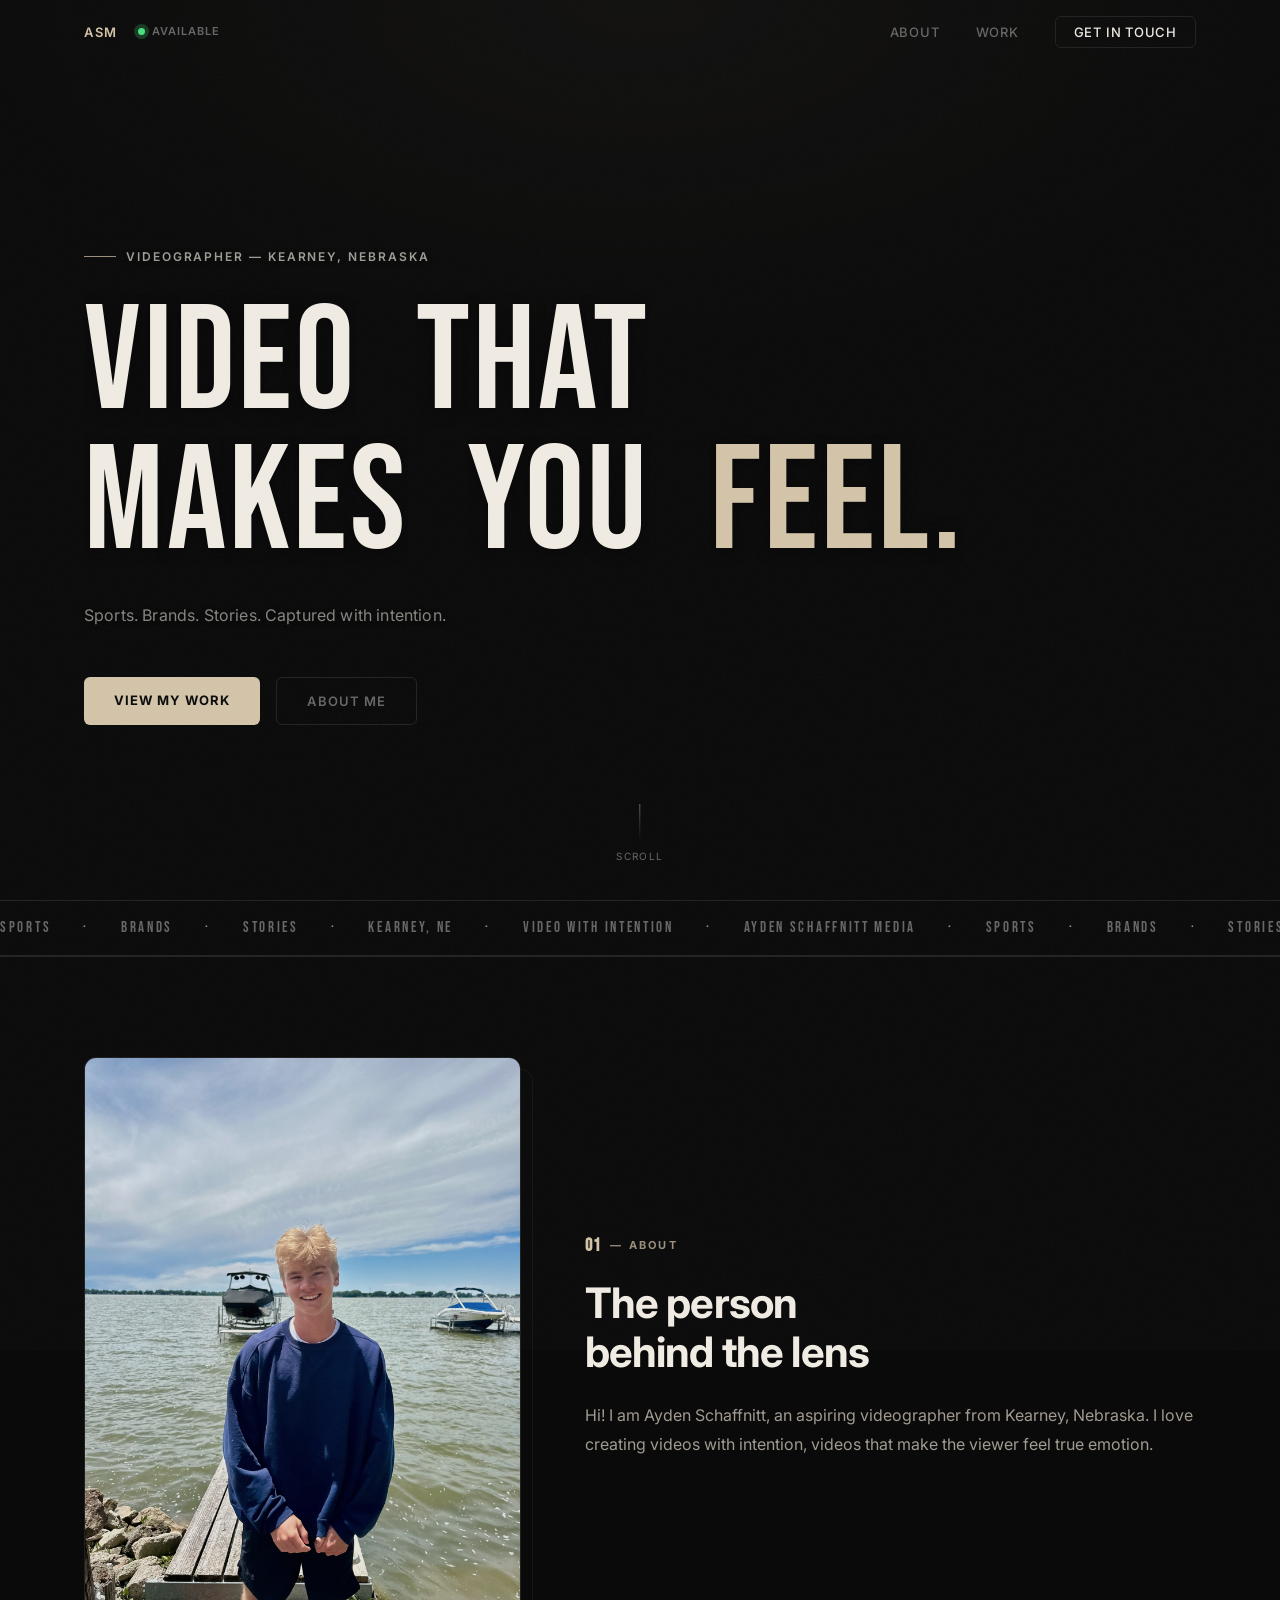
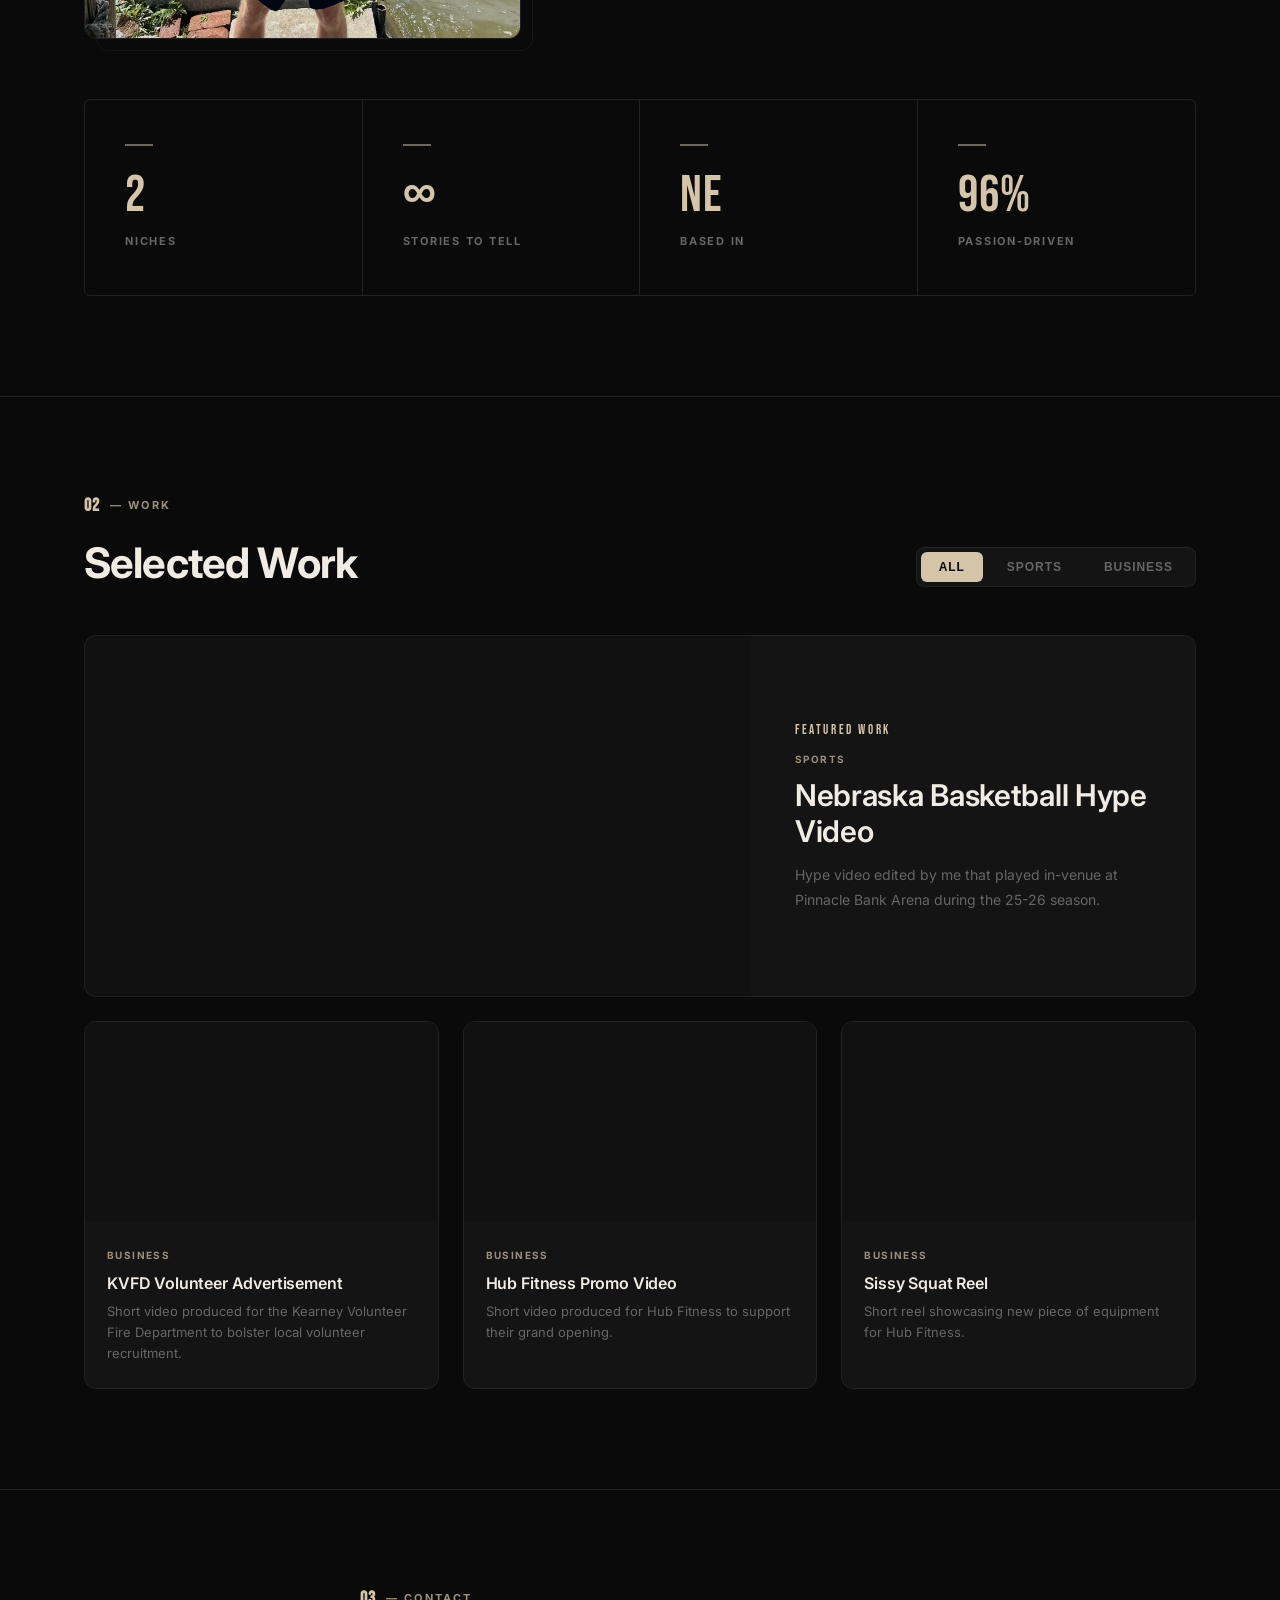
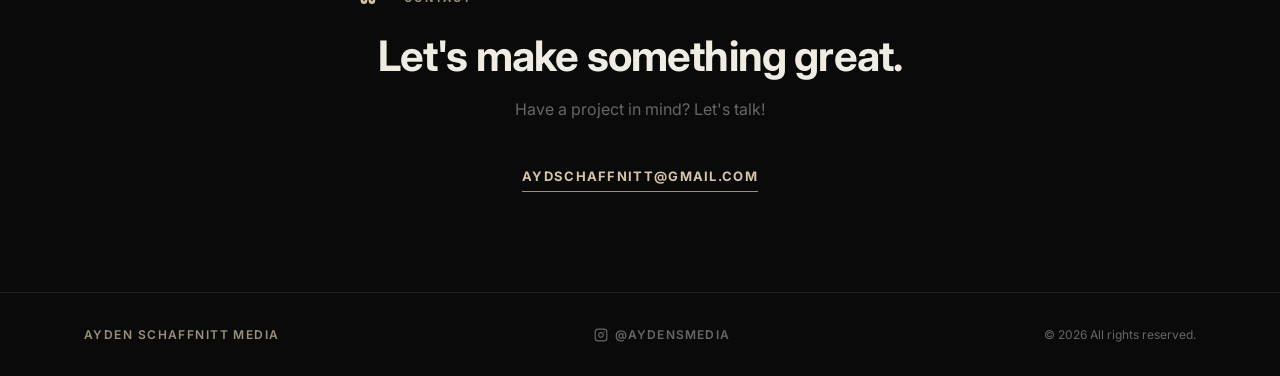
==== commit 4aa4dcc8: "Redesign about stats as full-width cinematic strip - Moved stats out of the right column into a full" ====
--- a/index.html
+++ b/index.html
@@ -136,28 +136,29 @@
             Hi! I am Ayden Schaffnitt, an aspiring videographer from Kearney, Nebraska.
             I love creating videos with intention, videos that make the viewer feel true emotion.
           </p>
-
-          <div class="about-stats">
-            <div class="stat-item">
-              <div class="stat-number">2</div>
-              <div class="stat-label">Niches</div>
-            </div>
-            <div class="stat-item">
-              <div class="stat-number">∞</div>
-              <div class="stat-label">Stories to Tell</div>
-            </div>
-            <div class="stat-item">
-              <div class="stat-number">NE</div>
-              <div class="stat-label">Based In</div>
-            </div>
-            <div class="stat-item">
-              <div class="stat-number">100%</div>
-              <div class="stat-label">Passion-Driven</div>
-            </div>
-          </div>
-        </div>
-
-      </div>
+        </div>
+
+      </div><!-- /about-grid -->
+
+      <div class="about-stats reveal">
+        <div class="stat-item">
+          <div class="stat-number" data-count="2">2</div>
+          <div class="stat-label">Niches</div>
+        </div>
+        <div class="stat-item">
+          <div class="stat-number">∞</div>
+          <div class="stat-label">Stories to Tell</div>
+        </div>
+        <div class="stat-item">
+          <div class="stat-number">NE</div>
+          <div class="stat-label">Based In</div>
+        </div>
+        <div class="stat-item">
+          <div class="stat-number" data-count="100" data-suffix="%">100%</div>
+          <div class="stat-label">Passion-Driven</div>
+        </div>
+      </div>
+
     </div>
   </section>
 
--- a/css/styles.css
+++ b/css/styles.css
@@ -546,33 +546,57 @@
 
 .about-stats {
   display: grid;
-  grid-template-columns: repeat(2, 1fr);
-  gap: 1px;
-  background: var(--border);
+  grid-template-columns: repeat(4, 1fr);
   border: 1px solid var(--border);
   border-radius: var(--radius);
   overflow: hidden;
-  margin-top: 48px;
+  margin-top: 60px;
 }
 
 .stat-item {
-  background: var(--surface);
-  padding: 28px 24px;
+  padding: 44px 40px;
+  border-right: 1px solid var(--border);
+  position: relative;
+  transition: background var(--transition);
+}
+
+.stat-item:last-child { border-right: none; }
+
+.stat-item:hover { background: rgba(255,255,255,0.02); }
+
+/* Accent rule above each number */
+.stat-item::before {
+  content: '';
+  display: block;
+  width: 28px;
+  height: 2px;
+  background: var(--accent);
+  margin-bottom: 24px;
+  opacity: 0.5;
+  transition: width var(--transition), opacity var(--transition);
+}
+
+.stat-item:hover::before {
+  width: 44px;
+  opacity: 0.9;
 }
 
 .stat-number {
-  font-size: 36px;
-  font-weight: 700;
-  letter-spacing: -0.03em;
+  font-family: 'Bebas Neue', sans-serif;
+  font-size: clamp(44px, 4vw, 68px);
+  font-weight: 400;
+  letter-spacing: 0.02em;
   color: var(--accent);
   line-height: 1;
+  margin-bottom: 12px;
 }
 
 .stat-label {
-  font-size: 12px;
-  color: var(--muted);
-  margin-top: 6px;
-  letter-spacing: 0.04em;
+  font-size: 11px;
+  font-weight: 700;
+  letter-spacing: 0.16em;
+  text-transform: uppercase;
+  color: var(--muted);
 }
 
 /* ---------- Portfolio ---------- */
@@ -992,7 +1016,14 @@
 
   .about-stats {
     grid-template-columns: repeat(2, 1fr);
-  }
+    margin-top: 40px;
+  }
+
+  .stat-item:nth-child(even) { border-right: none; }
+  .stat-item:nth-child(3),
+  .stat-item:nth-child(4)    { border-top: 1px solid var(--border); }
+
+  .stat-item { padding: 32px 28px; }
 
   .portfolio-header {
     flex-direction: column;
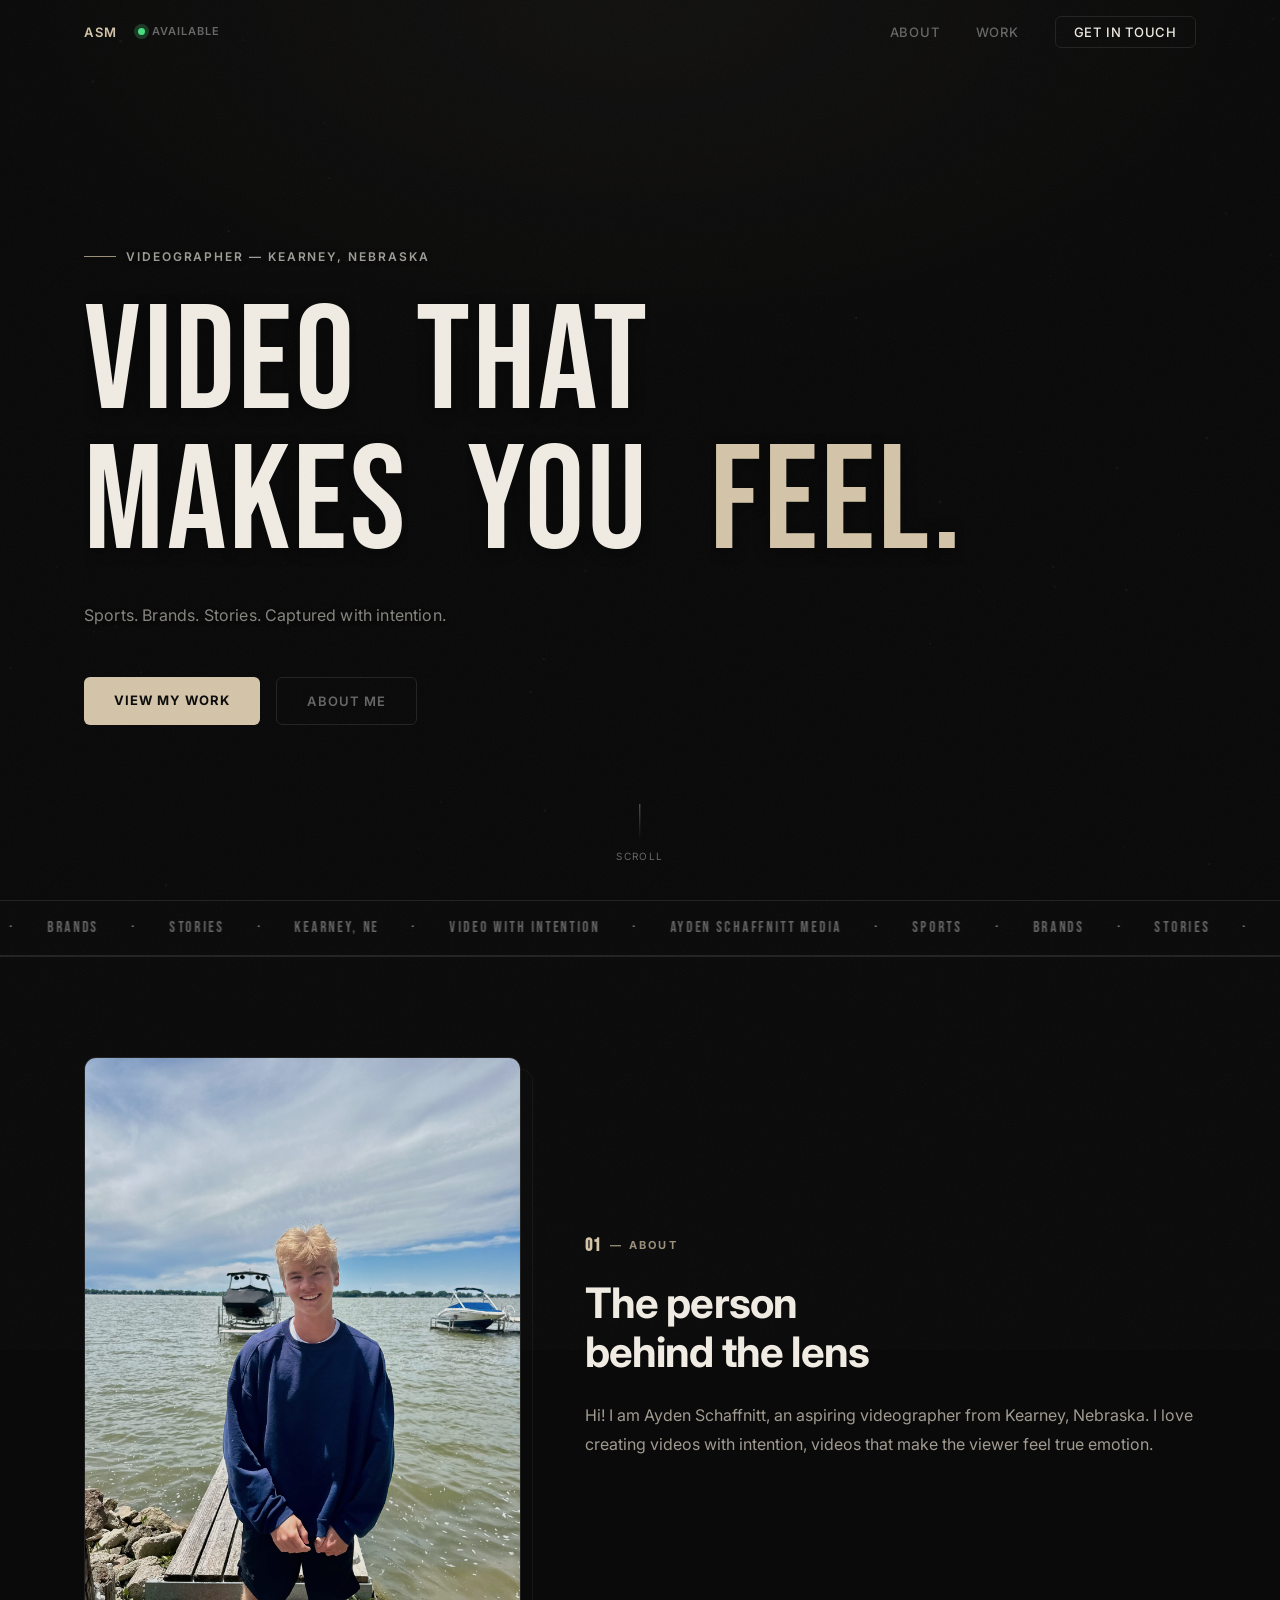
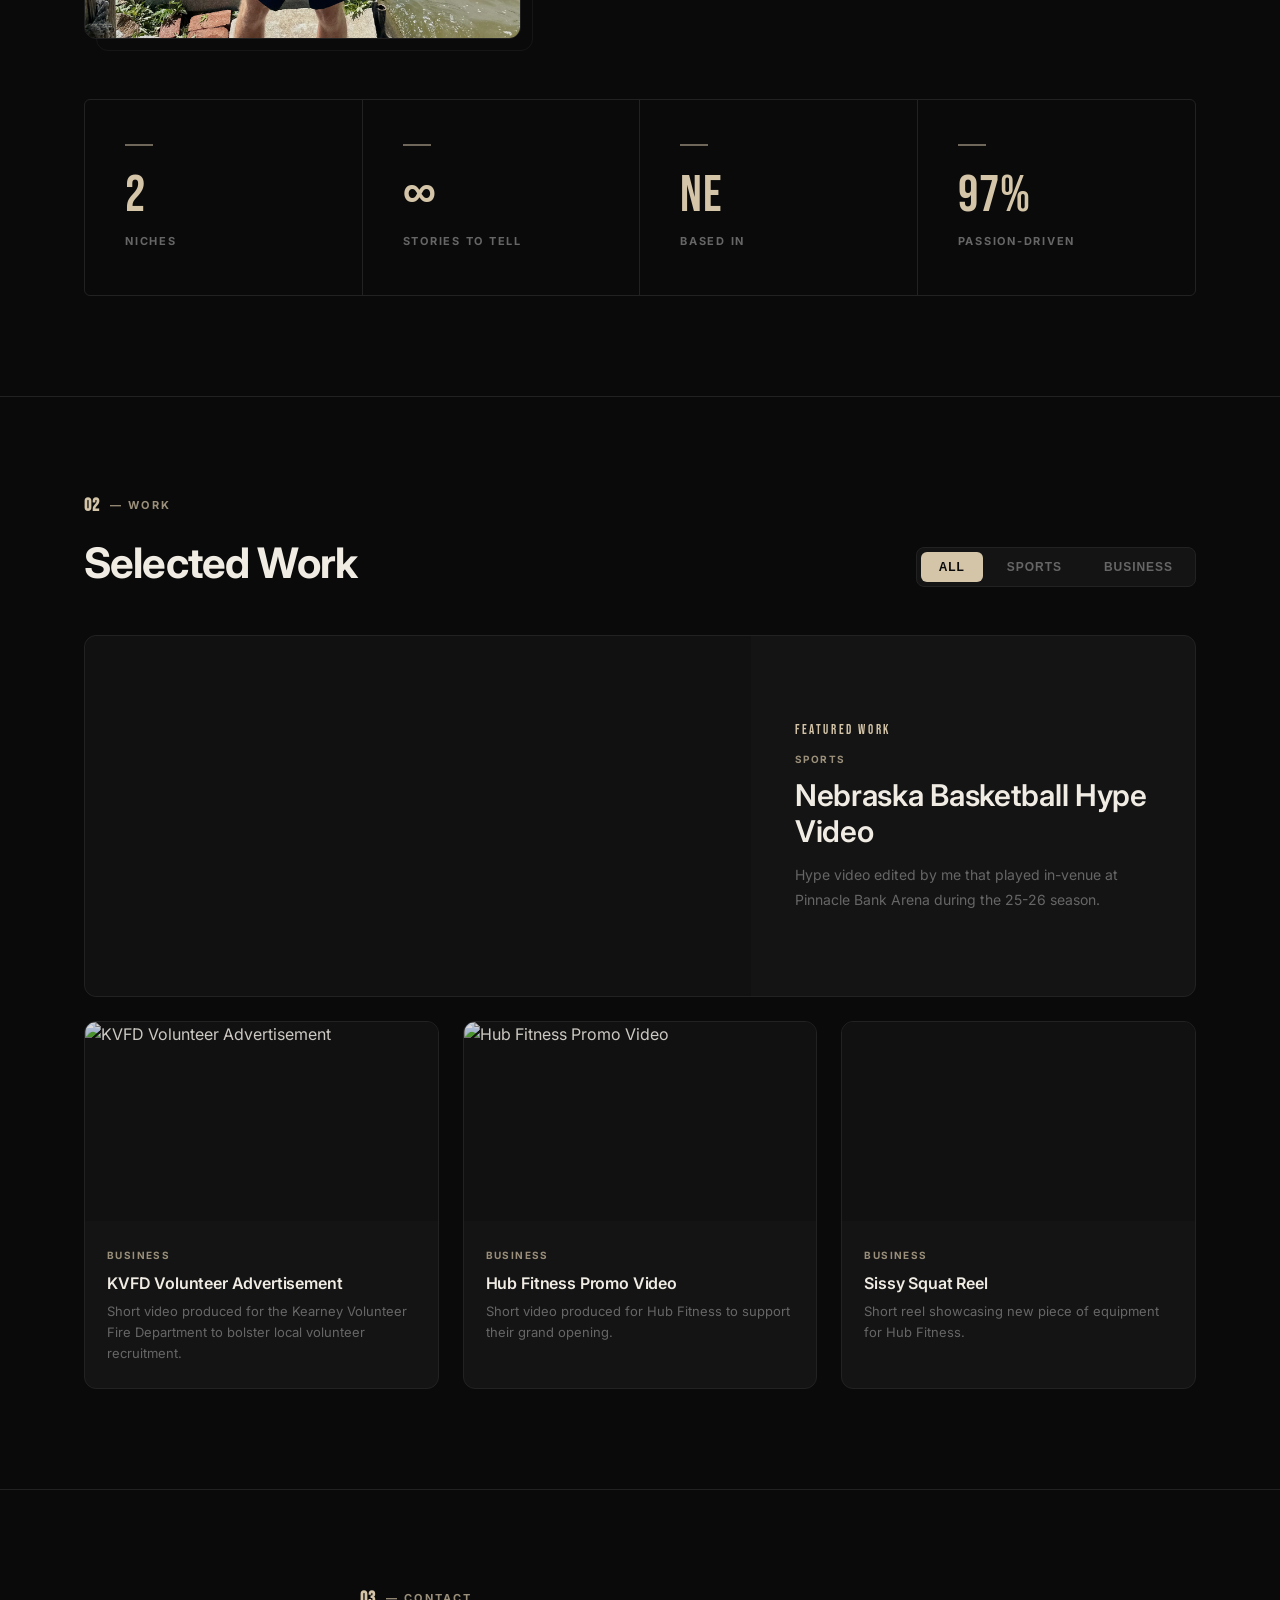
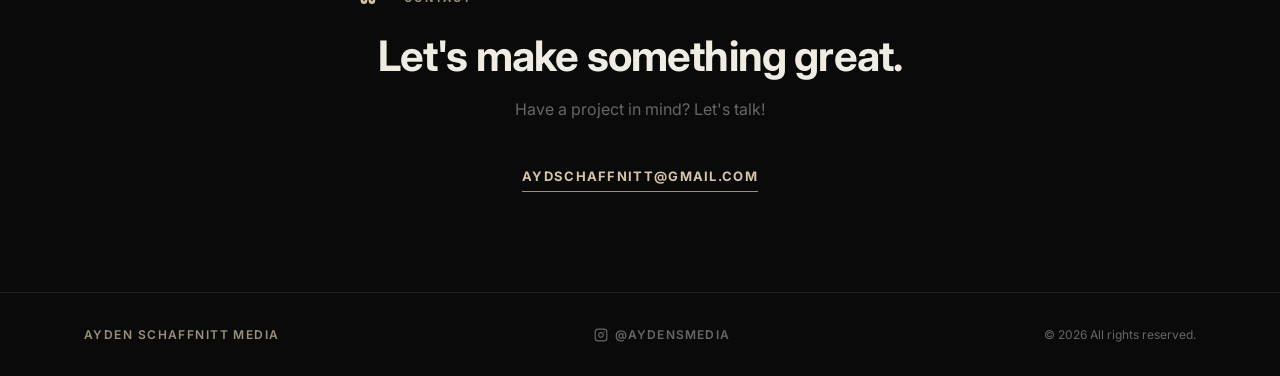
==== commit cd04445e: "JS marquee loop + floating square particle canvas Marquee: - Replaced CSS translateX(-50%) animation" ====
--- a/index.html
+++ b/index.html
@@ -17,6 +17,9 @@
   <link rel="stylesheet" href="css/styles.css" />
 </head>
 <body>
+
+  <!-- Floating particle canvas -->
+  <canvas id="particle-canvas" aria-hidden="true"></canvas>
 
   <!-- Film grain overlay -->
   <div class="grain-overlay" aria-hidden="true"></div>
--- a/css/styles.css
+++ b/css/styles.css
@@ -447,6 +447,8 @@
   display: flex;
   white-space: nowrap;
   user-select: none;
+  will-change: transform;
+  /* Animation driven by JS for pixel-perfect seamless looping */
 }
 
 .marquee-content {
@@ -454,7 +456,6 @@
   align-items: center;
   gap: 32px;
   padding-right: 32px;
-  animation: marquee 28s linear infinite;
   flex-shrink: 0;
 }
 
@@ -467,9 +468,15 @@
 
 .marquee-dot { color: var(--accent-dim) !important; }
 
-@keyframes marquee {
-  from { transform: translateX(0); }
-  to   { transform: translateX(-100%); }
+
+/* ---------- Particle Canvas ---------- */
+#particle-canvas {
+  position: fixed;
+  inset: 0;
+  width: 100%;
+  height: 100%;
+  pointer-events: none;
+  z-index: 1;   /* above page bg, below nav/modal/grain */
 }
 
 /* ---------- About ---------- */
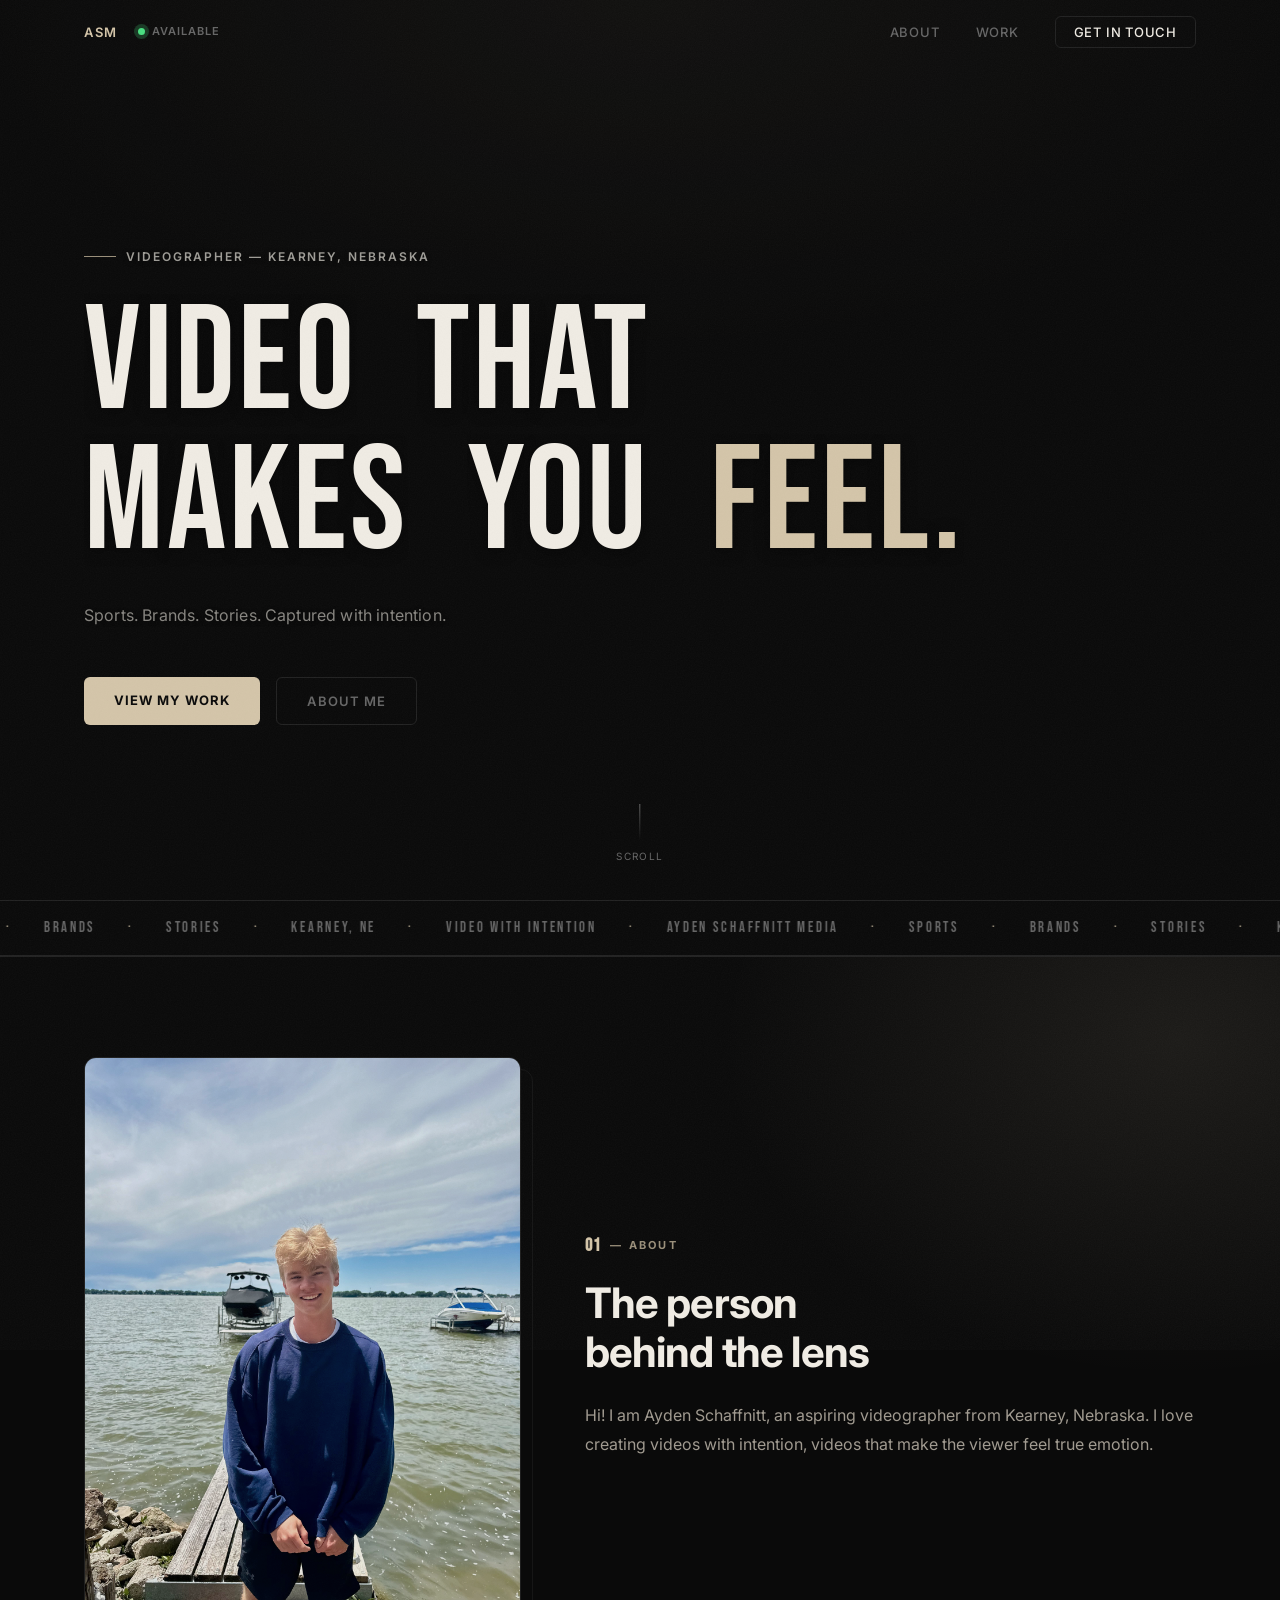
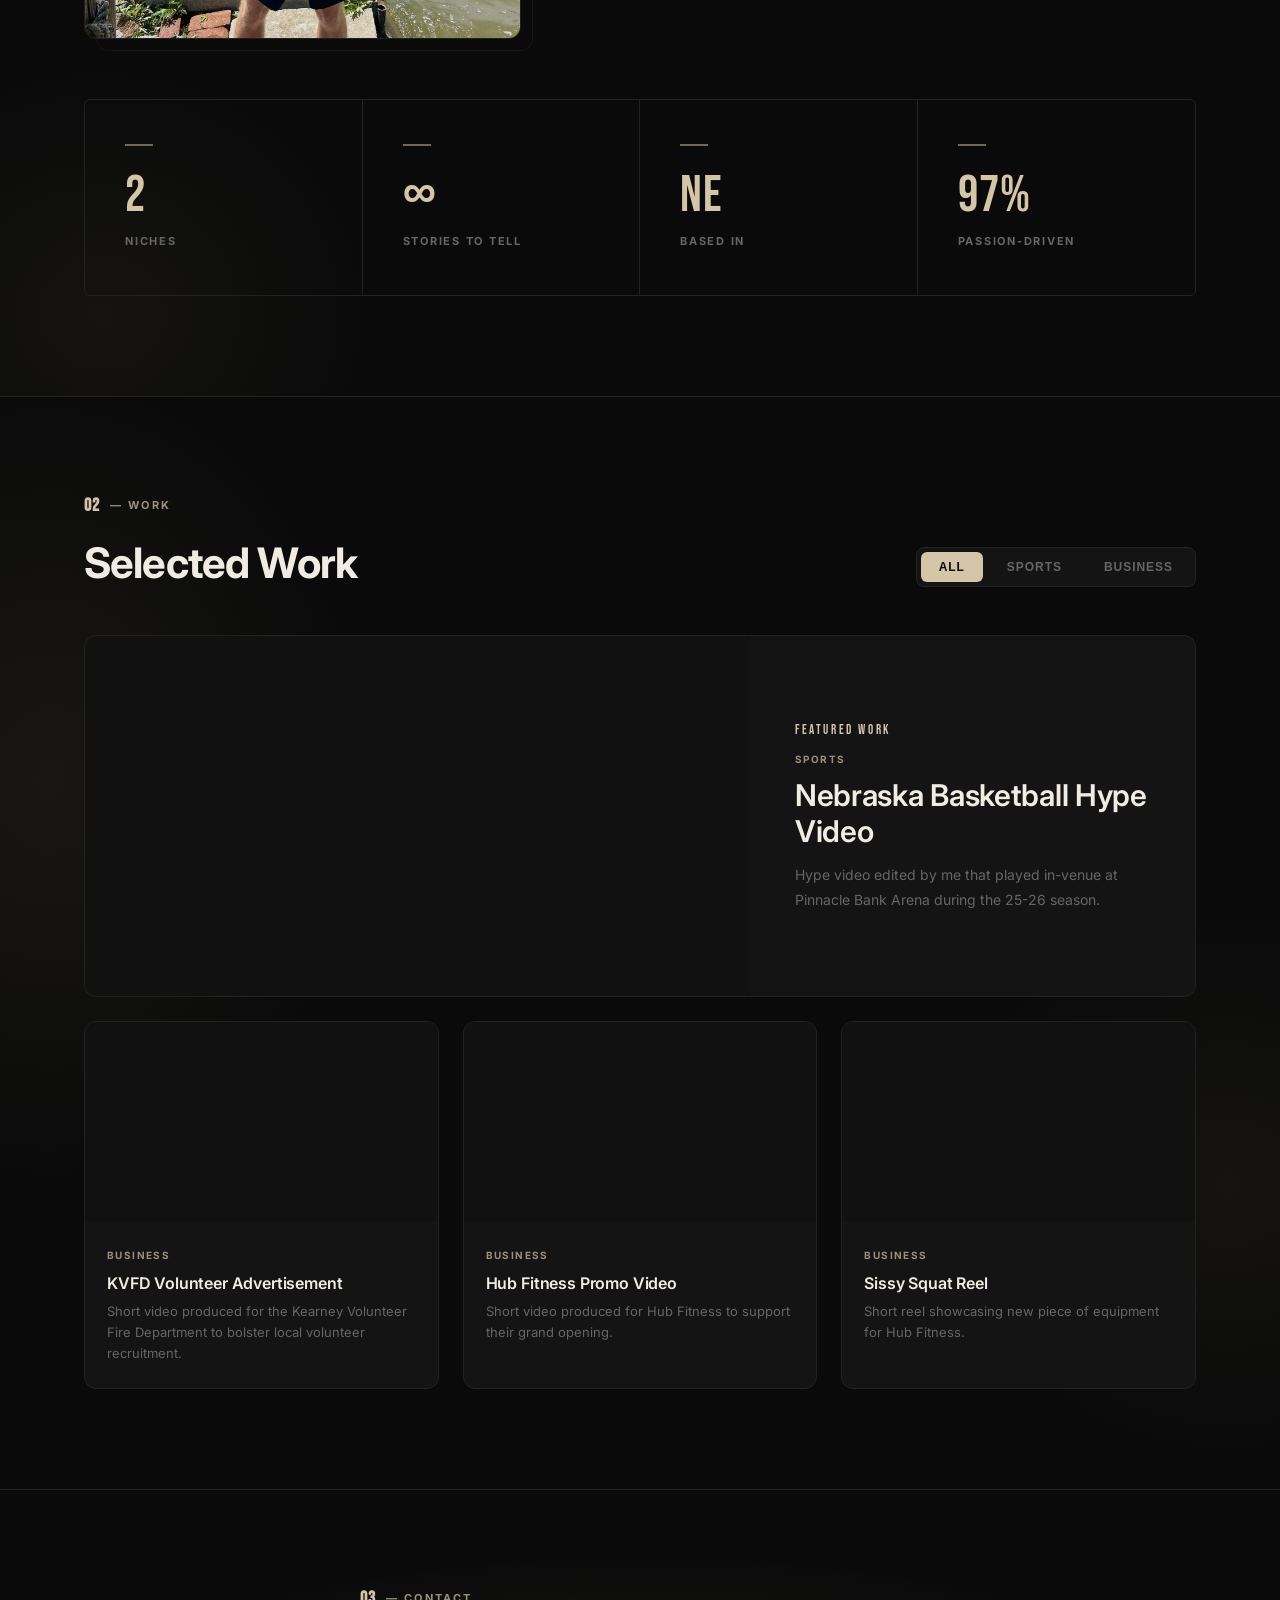
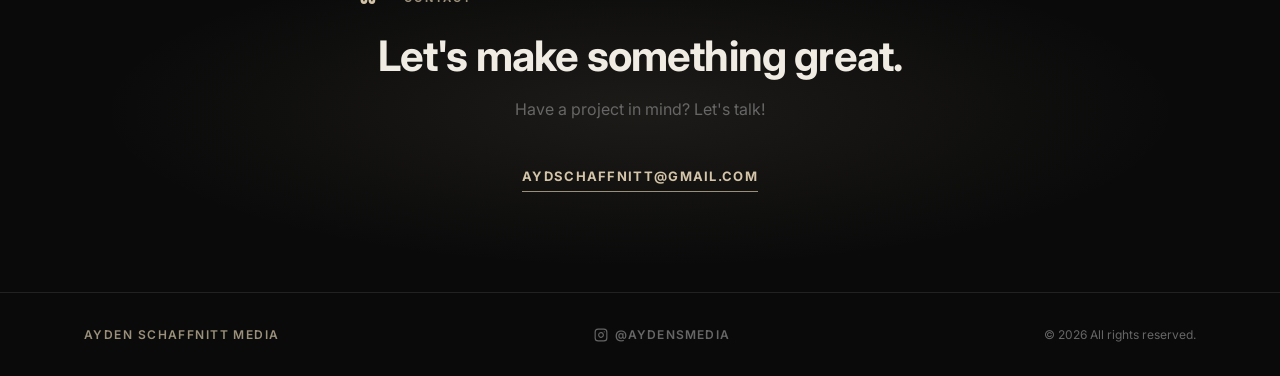
==== commit 74a00ad5: "Replace particle canvas with CSS gradient orbs Removed the canvas particle system entirely — squares" ====
--- a/index.html
+++ b/index.html
@@ -17,9 +17,6 @@
   <link rel="stylesheet" href="css/styles.css" />
 </head>
 <body>
-
-  <!-- Floating particle canvas -->
-  <canvas id="particle-canvas" aria-hidden="true"></canvas>
 
   <!-- Film grain overlay -->
   <div class="grain-overlay" aria-hidden="true"></div>
--- a/css/styles.css
+++ b/css/styles.css
@@ -469,14 +469,55 @@
 .marquee-dot { color: var(--accent-dim) !important; }
 
 
-/* ---------- Particle Canvas ---------- */
-#particle-canvas {
-  position: fixed;
+/* ---------- Section Ambient Glow ---------- */
+/*
+  Each content section gets a slow-breathing radial gradient orb
+  via ::before. isolation:isolate + z-index:-1 keeps the glow
+  behind the section's content but above its background fill.
+*/
+#about,
+#portfolio,
+#contact {
+  position: relative;
+  isolation: isolate;
+}
+
+#about::before,
+#portfolio::before,
+#contact::before {
+  content: '';
+  position: absolute;
   inset: 0;
-  width: 100%;
-  height: 100%;
   pointer-events: none;
-  z-index: 1;   /* above page bg, below nav/modal/grain */
+  z-index: -1;
+}
+
+/* Warm light from top-right, faint counter-glow bottom-left */
+#about::before {
+  background:
+    radial-gradient(ellipse 55% 50% at 92% 8%,  rgba(212,197,169,0.09) 0%, transparent 65%),
+    radial-gradient(ellipse 35% 40% at 8%  92%, rgba(212,197,169,0.05) 0%, transparent 60%);
+  animation: glowBreath 22s ease-in-out infinite alternate;
+}
+
+/* Light from the left edge, opposing glow far right */
+#portfolio::before {
+  background:
+    radial-gradient(ellipse 40% 60% at 4%  35%, rgba(212,197,169,0.07) 0%, transparent 62%),
+    radial-gradient(ellipse 38% 42% at 96% 72%, rgba(212,197,169,0.05) 0%, transparent 60%);
+  animation: glowBreath 27s ease-in-out infinite alternate-reverse;
+}
+
+/* Single soft centered orb — suits the minimal contact layout */
+#contact::before {
+  background:
+    radial-gradient(ellipse 65% 60% at 50% 55%, rgba(212,197,169,0.09) 0%, transparent 65%);
+  animation: glowBreath 18s ease-in-out infinite alternate;
+}
+
+@keyframes glowBreath {
+  from { opacity: 0.35; transform: scale(0.94) translate(-1.5%, 1.5%); }
+  to   { opacity: 1;    transform: scale(1.06) translate(1.5%, -1.5%); }
 }
 
 /* ---------- About ---------- */
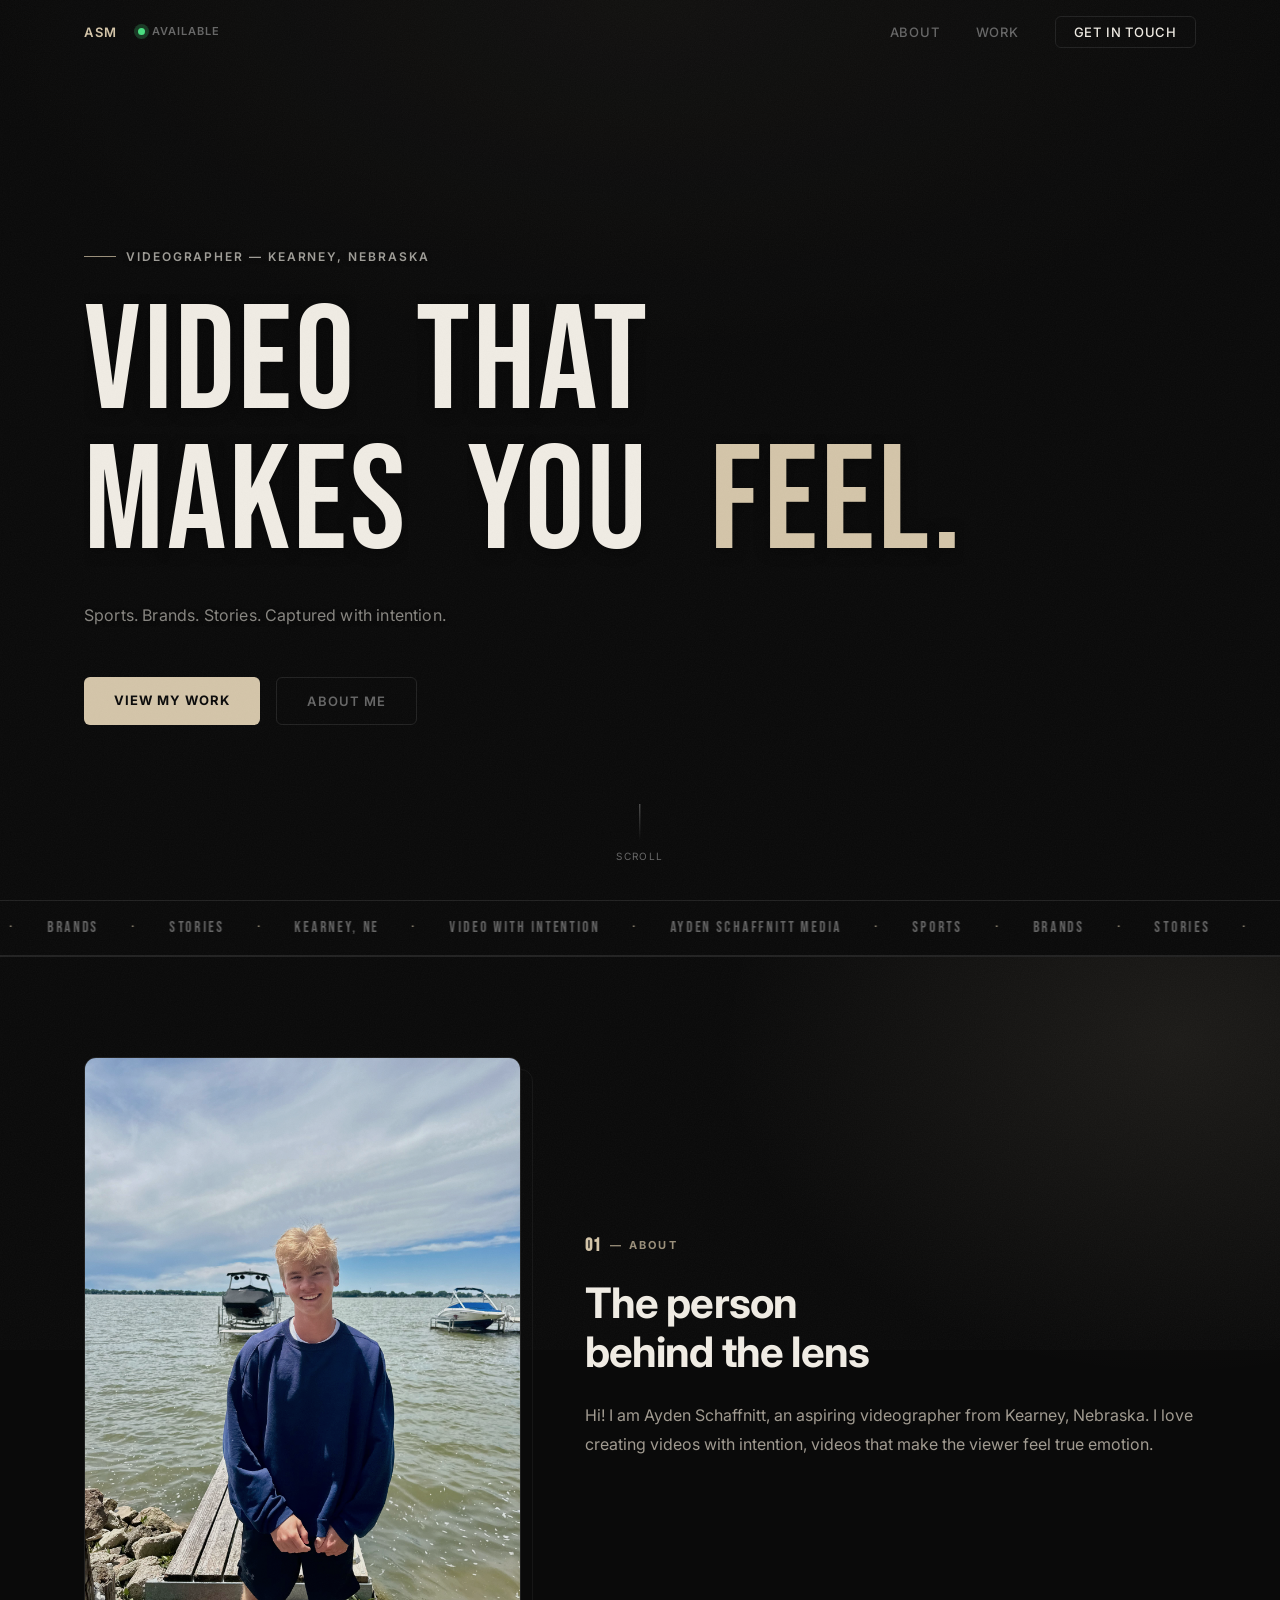
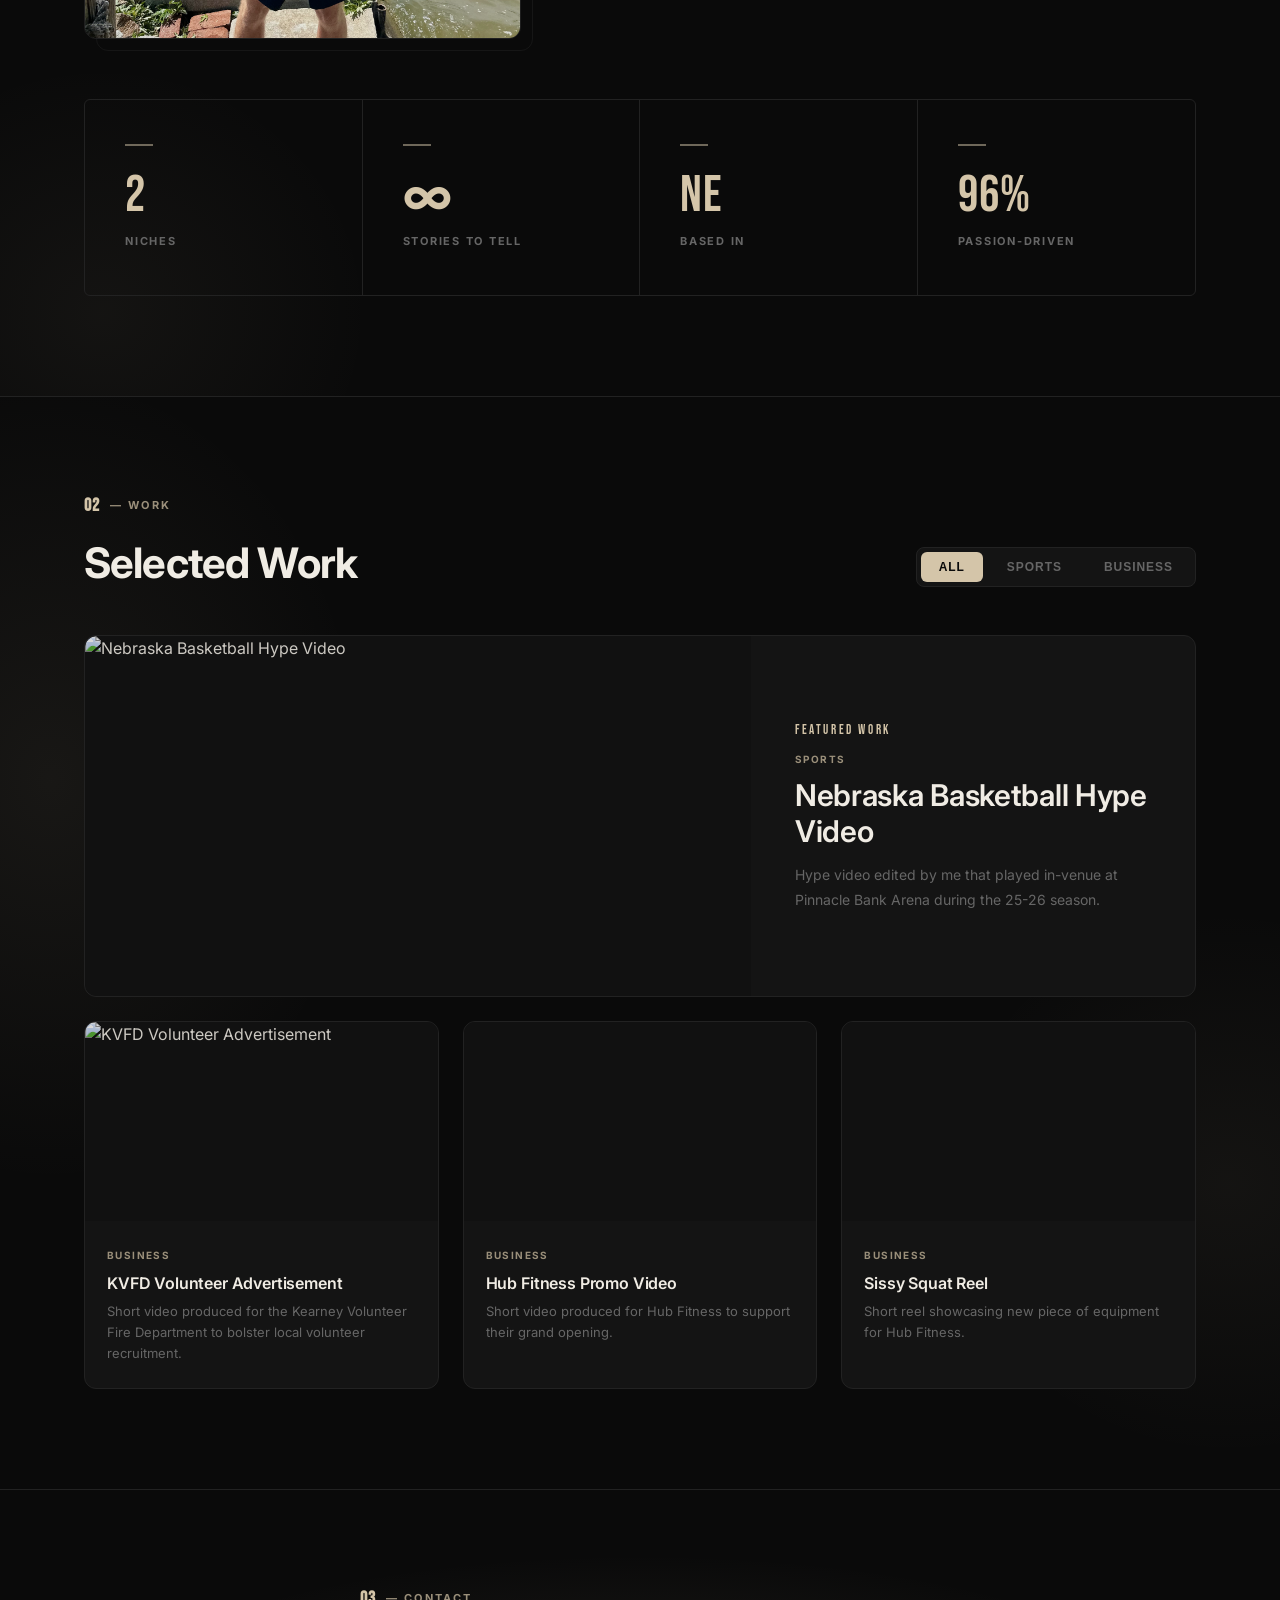
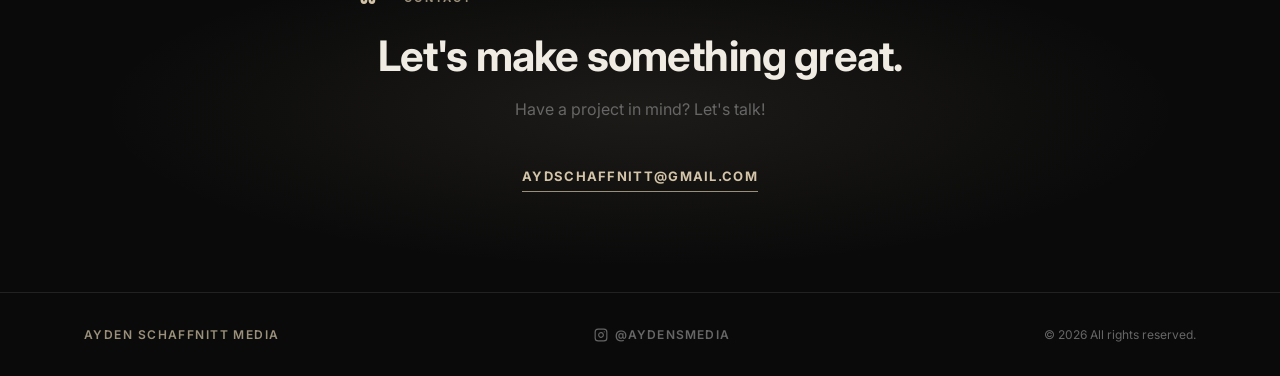
==== commit 2c214ab6: "Fix ∞ symbol rendering on mobile — use Inter fallback Bebas Neue doesn't include the infinity glyph," ====
--- a/index.html
+++ b/index.html
@@ -146,7 +146,7 @@
           <div class="stat-label">Niches</div>
         </div>
         <div class="stat-item">
-          <div class="stat-number">∞</div>
+          <div class="stat-number stat-symbol">∞</div>
           <div class="stat-label">Stories to Tell</div>
         </div>
         <div class="stat-item">
--- a/css/styles.css
+++ b/css/styles.css
@@ -639,6 +639,14 @@
   margin-bottom: 12px;
 }
 
+/* ∞ isn't in Bebas Neue — fall back to Inter so it renders
+   consistently on all devices/browsers */
+.stat-number.stat-symbol {
+  font-family: 'Inter', sans-serif;
+  font-weight: 700;
+  letter-spacing: 0;
+}
+
 .stat-label {
   font-size: 11px;
   font-weight: 700;
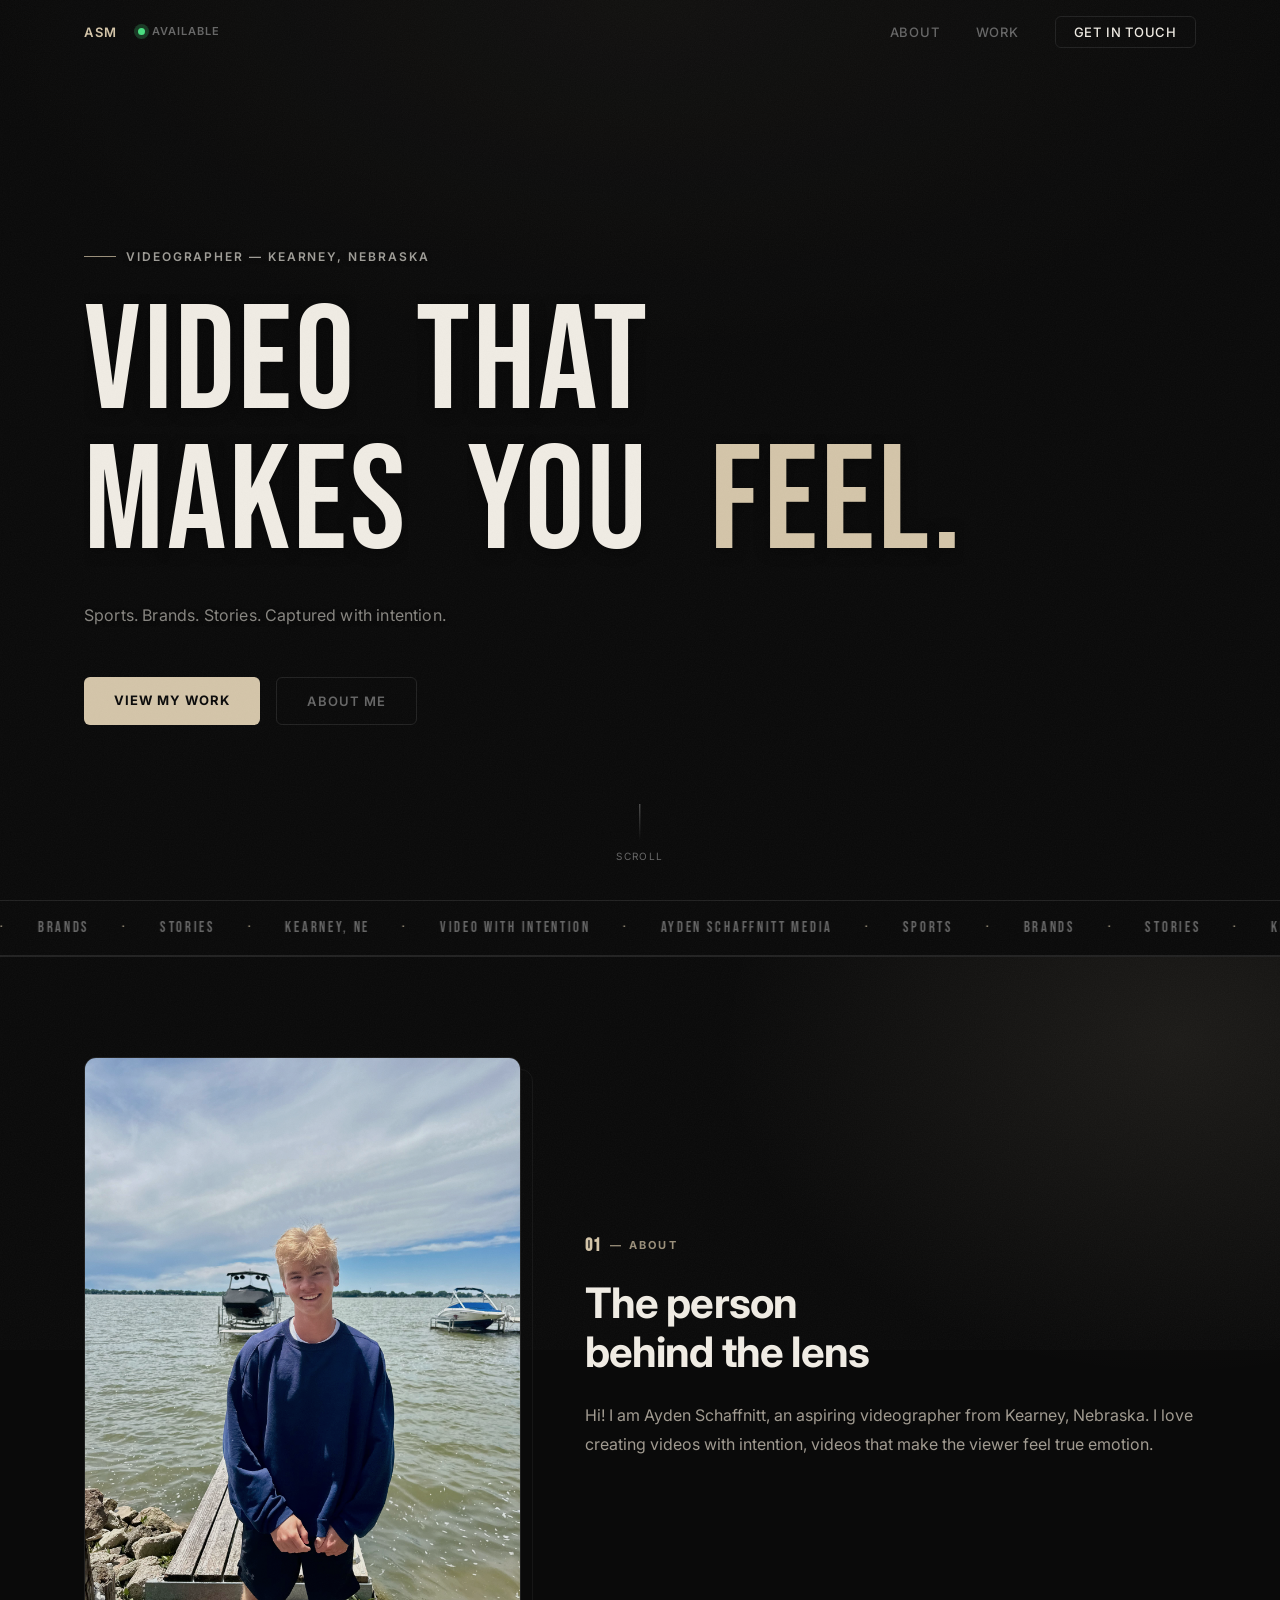
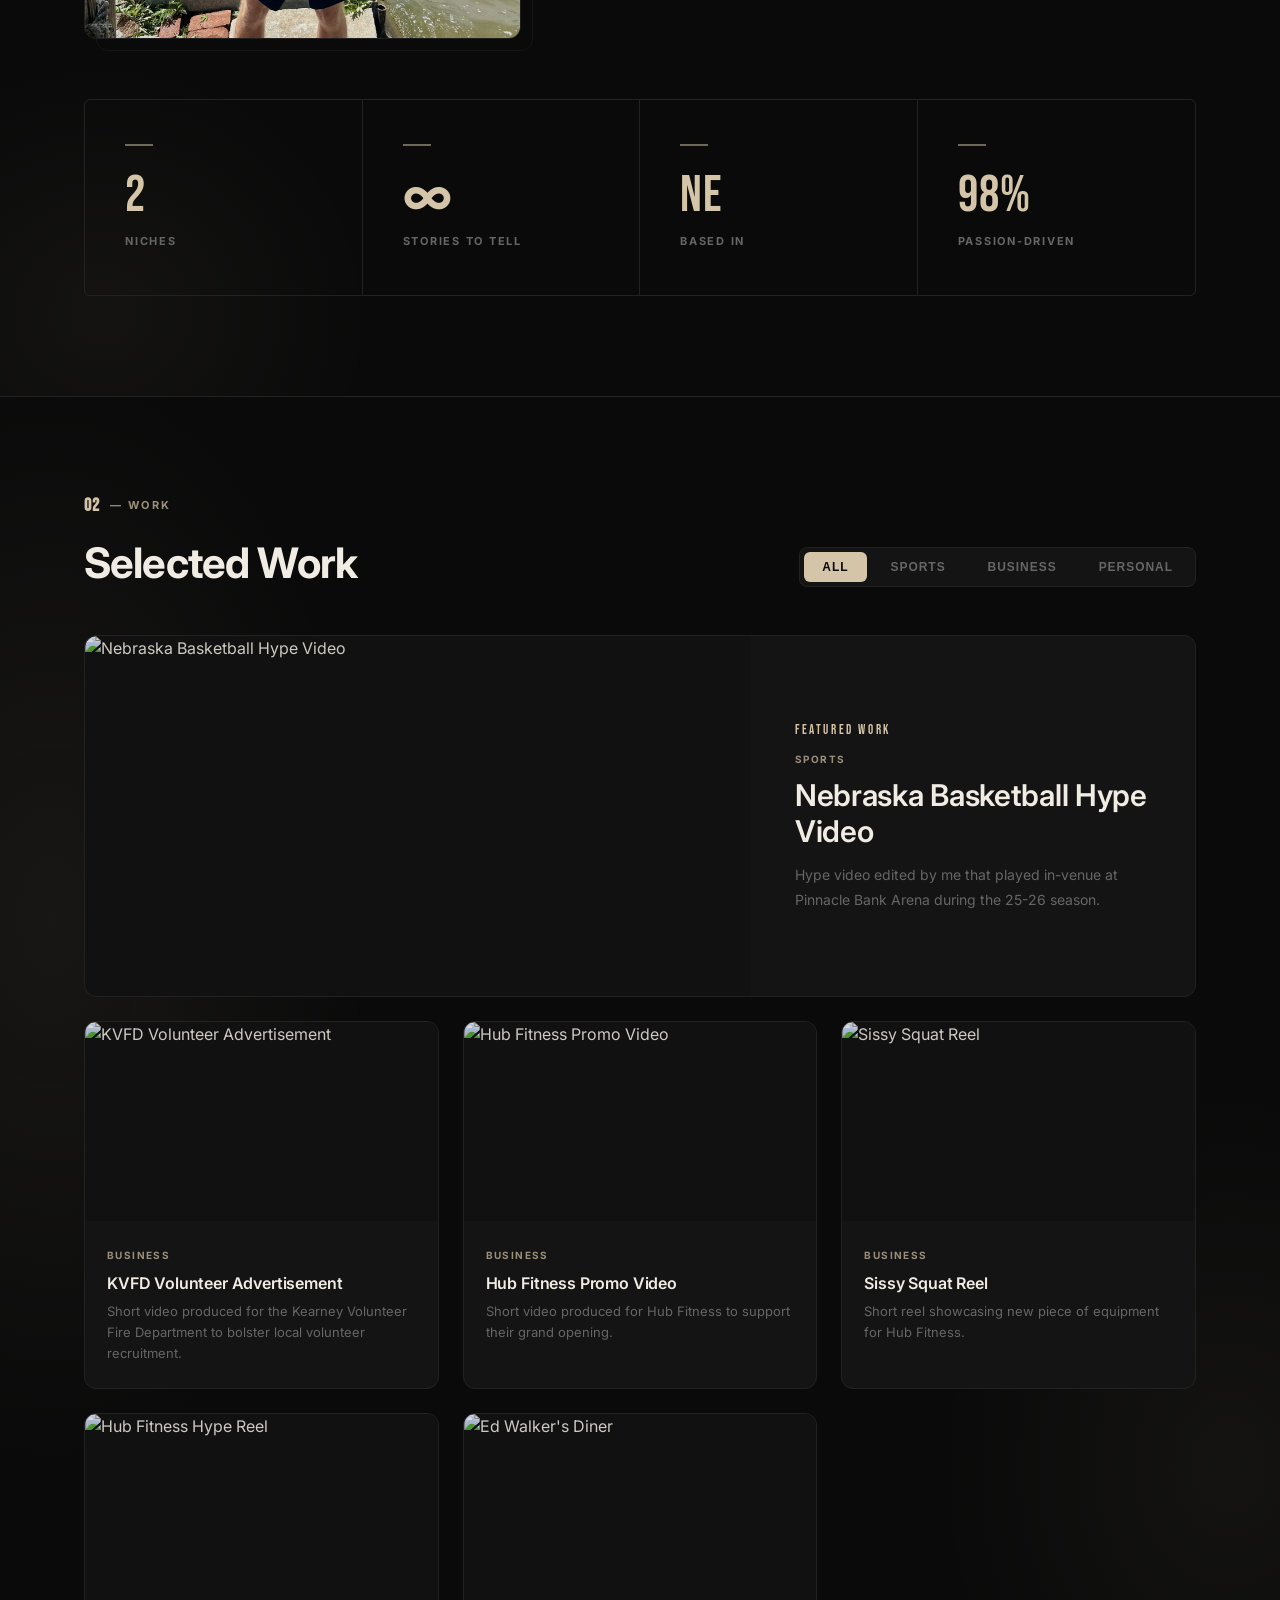
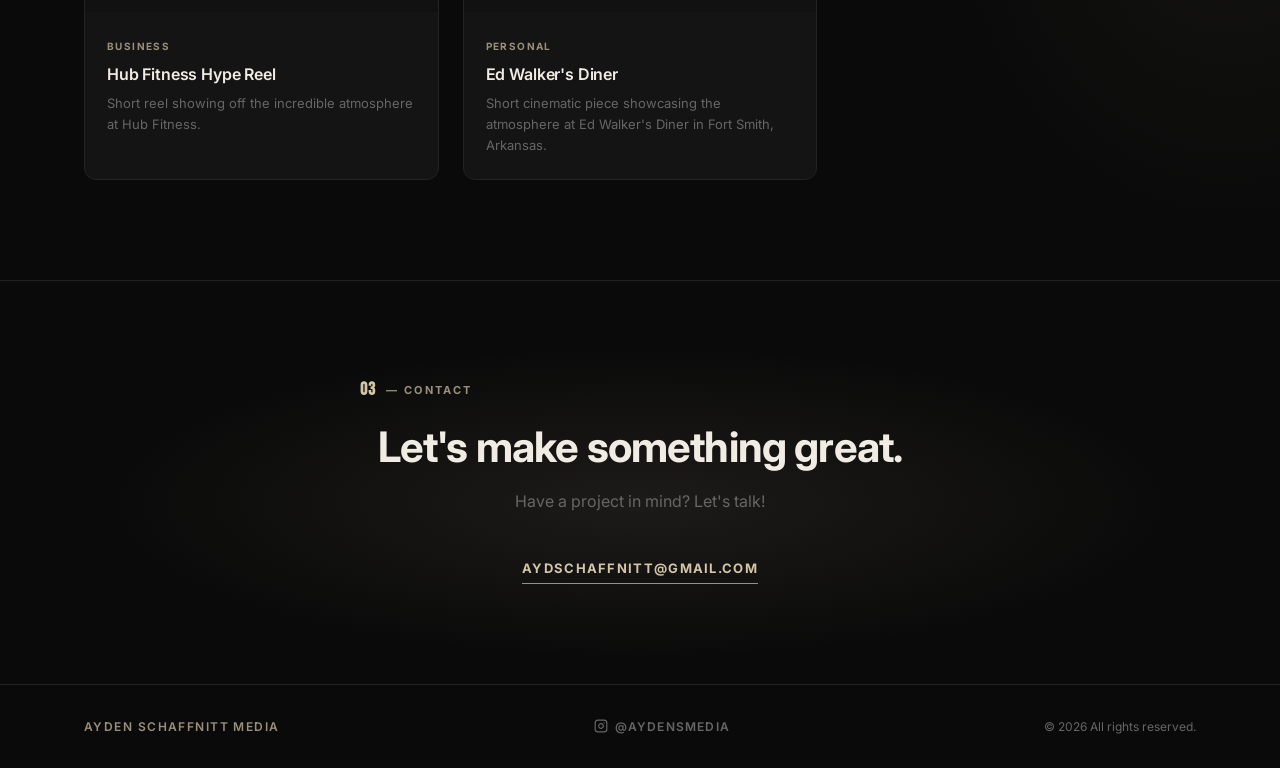
==== commit 9d0799e2: "Add Personal category and Ed Walker's Diner video - New "Personal" filter tab alongside Sports/Busin" ====
--- a/index.html
+++ b/index.html
@@ -178,6 +178,7 @@
           <button class="filter-btn active" data-filter="all">All</button>
           <button class="filter-btn" data-filter="sports">Sports</button>
           <button class="filter-btn" data-filter="business">Business</button>
+          <button class="filter-btn" data-filter="personal">Personal</button>
         </div>
       </div>
 
